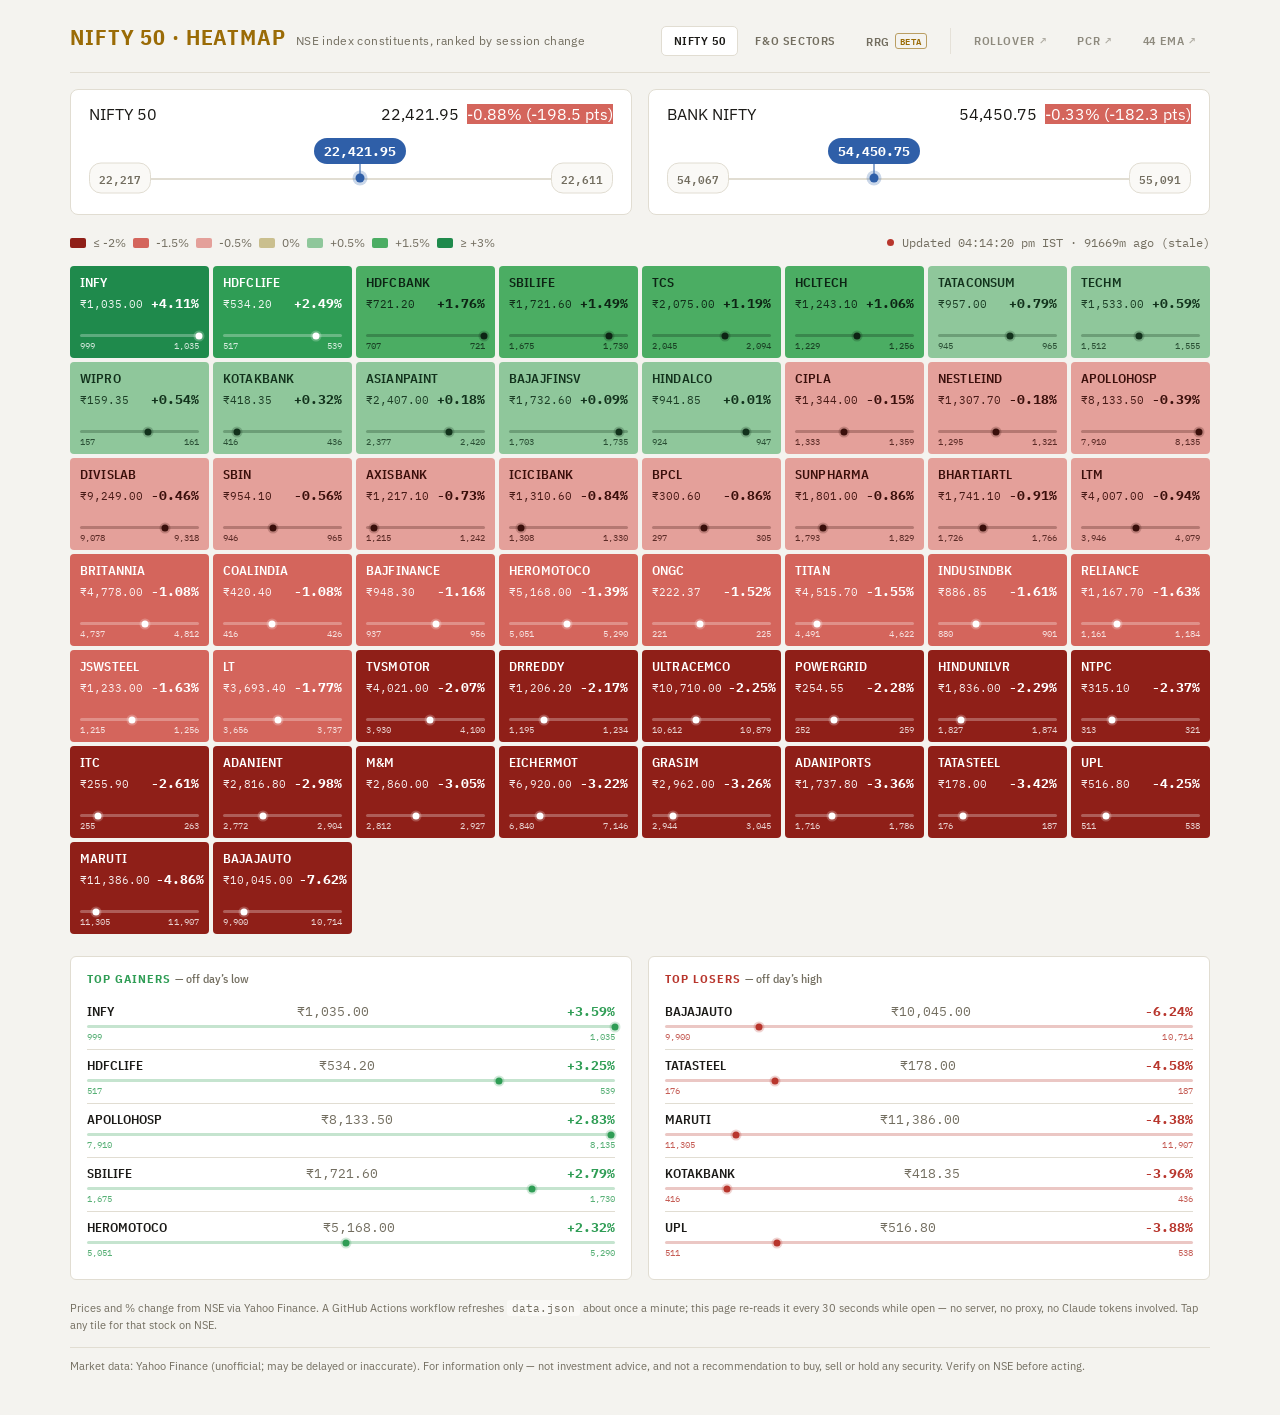
==== index.html @ 6f4757a9 "Add a not-investment-advice disclaimer to the board Every board the Android app can open now carries" ====
<!doctype html>
<html lang="en">
<head>
<meta charset="utf-8">
<meta name="viewport" content="width=device-width,initial-scale=1">
<title>Nifty 50 Heatmap</title>
<link rel="preconnect" href="https://fonts.gstatic.com" crossorigin>
<link rel="stylesheet" href="https://fonts.googleapis.com/css2?family=IBM+Plex+Sans+Condensed:wght@500;600;700&family=IBM+Plex+Sans:wght@400;500;600&family=IBM+Plex+Mono:wght@400;500;600;700&display=swap">
<link rel="stylesheet" href="assets/app.css?v=20261003b">
</head>
<body>
<div class="wrap">
  <div class="topbar">
    <div class="brand">
      <h1>Nifty 50 · Heatmap</h1>
      <span class="sub">NSE index constituents, ranked by session change</span>
    </div>
    <nav class="nav">
      <a href="index.html" class="active">Nifty 50</a>
      <a href="sectors.html">F&amp;O Sectors</a>
      <a href="rrg.html">RRG<span class="beta">Beta</span></a>
      <span class="nav-sep" aria-hidden="true"></span>
      <a href="../fno-rollover/" class="away">Rollover</a>
      <a href="../nifty-pcr-tracker/" class="away">PCR</a>
      <a href="../nifty-ema-board/" class="away">44 EMA</a>
    </nav>
  </div>

  <div class="indices-row" id="indicesRow"></div>

  <div class="meta-row">
    <div class="legend" id="legend"></div>
    <div class="status" id="statusTag"><span class="live-dot"></span><span id="statusText">Loading…</span></div>
  </div>

  <div class="grid" id="grid"></div>

  <div class="movers">
    <div class="mover-panel gainers">
      <h2>Top Gainers <span style="font-weight:500;text-transform:none;letter-spacing:0;color:var(--text-dim);">— off day&rsquo;s low</span></h2>
      <div id="gainersList"></div>
    </div>
    <div class="mover-panel losers">
      <h2>Top Losers <span style="font-weight:500;text-transform:none;letter-spacing:0;color:var(--text-dim);">— off day&rsquo;s high</span></h2>
      <div id="losersList"></div>
    </div>
  </div>

  <div class="footnote ca-note" id="caNote" hidden></div>
  <div class="footnote">
    Prices and % change from NSE via Yahoo Finance. A GitHub Actions workflow refreshes
    <code>data.json</code> about once a minute; this page re-reads it every 30 seconds while open —
    no server, no proxy, no Claude tokens involved. Tap any tile for that stock on NSE.
  </div>
  <div class="disclaimer">Market data: Yahoo Finance (unofficial; may be delayed or inaccurate). For information only &mdash; not investment advice, and not a recommendation to buy, sell or hold any security. Verify on NSE before acting.</div>
</div>

<script src="assets/app.js?v=20261003b"></script>
<script>
renderLegend('legend');
initBackToTop();

function render(data){
  const indices = data.indices || {};
  document.getElementById('indicesRow').innerHTML =
    indexCardHtml('NIFTY 50', indices.nifty) + indexCardHtml('BANK NIFTY', indices.banknifty);

  document.getElementById('grid').innerHTML = data.rows.map(tileHtml).join('');
  renderCaNote(data.rows);

  document.getElementById('gainersList').innerHTML = moversList(data.gainers, 'offLow');
  document.getElementById('losersList').innerHTML = moversList(data.losers, 'offHigh');
}

startPolling('data.json', render);
</script>
</body>
</html>
---- assets/app.css ----
/* Shared by index.html, sectors.html and rrg.html. Those pages load this file
   (and app.js) as ?v=YYYYMMDD - bump that in all three when either asset
   changes, or browsers and the Android app's WebView keep the old copy for up
   to GitHub Pages' 10-minute cache lifetime while the new HTML has arrived. */
:root{
    --bg:#f4f3ef;
    --panel:#ffffff;
    --panel-2:#faf9f6;
    --border:#e1ddd2;
    --text:#1b1a17;
    --text-dim:#726d5f;
    --accent:#9a6b06;

    --b-strong-gain:#1f8a4c; --b-strong-gain-tx:#ffffff;
    --b-gain-3:#2f9d55;      --b-gain-3-tx:#ffffff;
    --b-gain-2:#4bad63;      --b-gain-2-tx:#0d2414;
    --b-gain-1:#8fc79b;      --b-gain-1-tx:#12321c;
    --b-flat:#cabf8e;        --b-flat-tx:#2c2712;
    --b-loss-1:#e4a09a;      --b-loss-1-tx:#3a0f0b;
    --b-loss-2:#d4655c;      --b-loss-2-tx:#ffffff;
    --b-loss-3:#b8362d;      --b-loss-3-tx:#ffffff;
    --b-strong-loss:#8f1f18; --b-strong-loss-tx:#ffffff;
    --b-na:#d8d4c8;          --b-na-tx:#726d5f;

    --live-dot:#2f9d55;
    --info:#2f5fa8; --info-tx:#ffffff;
  }
  @media (prefers-color-scheme: dark){
    :root:not([data-theme="light"]){
      --bg:#0b0c0d; --panel:#141517; --panel-2:#191a1d; --border:#2a2c30;
      --text:#eceae4; --text-dim:#8b8a83; --accent:#e8b84a;
      --info:#4d84e2; --info-tx:#08122a;
      --b-strong-gain:#0e8a45; --b-strong-gain-tx:#eafff0;
      --b-gain-3:#159650;      --b-gain-3-tx:#eafff0;
      --b-gain-2:#238f52;      --b-gain-2-tx:#eafff0;
      --b-gain-1:#356b48;      --b-gain-1-tx:#dcf3e2;
      --b-flat:#5c5530;        --b-flat-tx:#f1ecd4;
      --b-loss-1:#6e2a26;      --b-loss-1-tx:#fce3e0;
      --b-loss-2:#8a231e;      --b-loss-2-tx:#fde5e3;
      --b-loss-3:#9c1912;      --b-loss-3-tx:#ffe6e4;
      --b-strong-loss:#7a120c; --b-strong-loss-tx:#ffe1de;
      --b-na:#232427;          --b-na-tx:#7a7972;
      --live-dot:#3ec46f;
    }
  }
  :root[data-theme="dark"]{
    --bg:#0b0c0d; --panel:#141517; --panel-2:#191a1d; --border:#2a2c30;
    --text:#eceae4; --text-dim:#8b8a83; --accent:#e8b84a;
    --b-strong-gain:#0e8a45; --b-strong-gain-tx:#eafff0;
    --b-gain-3:#159650;      --b-gain-3-tx:#eafff0;
    --b-gain-2:#238f52;      --b-gain-2-tx:#eafff0;
    --b-gain-1:#356b48;      --b-gain-1-tx:#dcf3e2;
    --b-flat:#5c5530;        --b-flat-tx:#f1ecd4;
    --b-loss-1:#6e2a26;      --b-loss-1-tx:#fce3e0;
    --b-loss-2:#8a231e;      --b-loss-2-tx:#fde5e3;
    --b-loss-3:#9c1912;      --b-loss-3-tx:#ffe6e4;
    --b-strong-loss:#7a120c; --b-strong-loss-tx:#ffe1de;
    --b-na:#232427;          --b-na-tx:#7a7972;
    --live-dot:#3ec46f;
    --info:#4d84e2; --info-tx:#08122a;
  }

  *{box-sizing:border-box;}
  /* a class with display:flex/grid beats the UA sheet's [hidden] rule */
  [hidden]{ display:none !important; }
  body{
    margin:0;
    background:var(--bg);
    color:var(--text);
    font-family:"IBM Plex Sans",system-ui,sans-serif;
    -webkit-font-smoothing:antialiased;
  }
  .wrap{ max-width:1180px; margin:0 auto; padding:22px 20px 40px; }

  .topbar{
    display:flex; align-items:baseline; justify-content:space-between;
    flex-wrap:wrap; gap:10px 24px; padding-bottom:16px;
    border-bottom:1px solid var(--border); margin-bottom:16px;
  }
  .brand{ display:flex; align-items:baseline; gap:10px; }
  .brand h1{
    font-family:"IBM Plex Sans Condensed",sans-serif; font-weight:700;
    font-size:22px; letter-spacing:0.04em; text-transform:uppercase;
    color:var(--accent); margin:0;
  }
  .brand .sub{ font-size:12px; color:var(--text-dim); letter-spacing:0.03em; }
  .index-readout{
    display:flex; align-items:baseline; gap:10px;
    font-family:"IBM Plex Mono",monospace; font-variant-numeric:tabular-nums;
  }
  .index-readout .idx-name{
    font-family:"IBM Plex Sans Condensed",sans-serif; font-weight:600;
    font-size:13px; color:var(--text-dim); letter-spacing:0.05em; text-transform:uppercase;
  }
  .index-readout .idx-price{ font-size:20px; font-weight:600; }
  .index-readout .idx-delta{ font-size:14px; font-weight:600; padding:2px 8px; border-radius:3px; }
  .idx-delta.up{ background:var(--b-gain-2); color:var(--b-gain-2-tx); }
  .idx-delta.down{ background:var(--b-loss-2); color:var(--b-loss-2-tx); }

  /* ── Index range cards ─────────────────────────── */
  .indices-row{
    display:grid; grid-template-columns:1fr 1fr; gap:16px;
    margin-bottom:20px;
  }
  @media (max-width:560px){ .indices-row{ grid-template-columns:1fr; } }
  .index-card{
    background:var(--panel); border:1px solid var(--border);
    border-radius:8px; padding:14px 18px 18px;
  }
  .index-card-head{
    display:flex; flex-wrap:wrap; align-items:baseline;
    gap:4px 12px; margin-bottom:14px;
  }
  .index-card-head .idx-name{ flex:1 1 auto; }
  .index-card-head .idx-figures{
    display:flex; align-items:baseline; gap:8px; flex-wrap:nowrap;
  }
  .idx-price{ white-space:nowrap; }
  .idx-delta{ white-space:nowrap; }
  .range-visual{ position:relative; height:58px; }
  .range-visual .track-line{
    position:absolute; top:40px; left:44px; right:44px; height:2px;
    background:var(--border);
  }
  .range-visual .end-pill{
    position:absolute; top:40px; transform:translateY(-50%);
    font-family:"IBM Plex Mono",monospace; font-size:11px; font-weight:600;
    padding:5px 9px; border-radius:12px; white-space:nowrap;
    background:var(--panel-2); color:var(--text-dim); border:1px solid var(--border);
    font-variant-numeric:tabular-nums;
  }
  .range-visual .end-pill.low{ left:0; }
  .range-visual .end-pill.high{ right:0; }
  .range-visual .cur-dot{
    position:absolute; top:40px; width:9px; height:9px; border-radius:50%;
    background:var(--info); transform:translate(-50%,-50%);
    box-shadow:0 0 0 3px color-mix(in srgb, var(--info) 25%, transparent);
  }
  .range-visual .cur-stem{
    position:absolute; top:24px; width:2px; height:16px;
    background:var(--info); transform:translateX(-50%); opacity:0.55;
  }
  .range-visual .cur-pill{
    position:absolute; top:0; transform:translateX(-50%);
    background:var(--info); color:var(--info-tx); font-weight:700; font-size:12.5px;
    padding:5px 10px; border-radius:14px; white-space:nowrap;
    font-family:"IBM Plex Mono",monospace; font-variant-numeric:tabular-nums;
  }

  .meta-row{
    display:flex; justify-content:space-between; align-items:center;
    flex-wrap:wrap; gap:8px 20px; margin-bottom:16px;
    font-size:11.5px; color:var(--text-dim);
  }
  .status{ display:flex; align-items:center; gap:8px; font-family:"IBM Plex Mono",monospace; }
  .live-dot{
    width:7px; height:7px; border-radius:50%; background:var(--live-dot);
    box-shadow:0 0 0 0 var(--live-dot);
    animation:pulse 2s infinite;
  }
  @media (prefers-reduced-motion:reduce){ .live-dot{ animation:none; } }
  @keyframes pulse{
    0%{ box-shadow:0 0 0 0 color-mix(in srgb, var(--live-dot) 55%, transparent); }
    70%{ box-shadow:0 0 0 6px transparent; }
    100%{ box-shadow:0 0 0 0 transparent; }
  }
  .status.stale .live-dot{ background:var(--b-loss-3); animation:none; }
  /* amber = the scheduled rebuild has not run when it should have.
     Distinct from .stale (red, the feed is unreachable): the data here
     is readable and correct as of its own date, it is just not today's. */
  .status.overdue .live-dot{ background:var(--q-weak); animation:none; }
  .status.overdue #statusText{ color:var(--q-weak); }
  .legend{ display:flex; align-items:center; gap:6px 5px; flex-wrap:wrap; }
  .legend .chip{ width:16px; height:10px; border-radius:2px; }
  .legend span.lbl{ margin:0 2px; }

  .grid{
    display:grid; grid-template-columns:repeat(auto-fill,minmax(128px,1fr));
    gap:4px; margin-bottom:22px;
  }
  .tile{
    border-radius:4px; padding:8px 10px 7px; min-height:92px;
    display:flex; flex-direction:column; gap:5px;
    transition:transform .12s ease, box-shadow .12s ease, background-color .4s ease;
    color:inherit; text-decoration:none; cursor:pointer;
  }
  .tile:hover{ transform:translateY(-2px); box-shadow:0 4px 14px color-mix(in srgb, currentColor 22%, transparent); }
  .tile:focus-visible{ outline:2px solid var(--info); outline-offset:2px; }
  .tile .name{ font-family:"IBM Plex Sans Condensed",sans-serif; font-weight:600; font-size:12.5px; letter-spacing:0.01em; }
  .tile .figures{ display:flex; align-items:baseline; justify-content:space-between; gap:6px; }
  .tile .price{ font-family:"IBM Plex Mono",monospace; font-size:11px; font-variant-numeric:tabular-nums; opacity:0.92; }
  .tile .pct{ font-family:"IBM Plex Mono",monospace; font-weight:700; font-size:12.5px; font-variant-numeric:tabular-nums; }

  .day-range{ margin-top:auto; }
  .day-range .track{
    position:relative; height:3px; border-radius:2px;
    background:color-mix(in srgb, currentColor 28%, transparent);
  }
  .day-range .dot{
    position:absolute; top:50%; width:7px; height:7px; border-radius:50%;
    background:currentColor; transform:translate(-50%,-50%);
    box-shadow:0 0 0 2px color-mix(in srgb, currentColor 22%, transparent);
  }
  .day-range .labels{
    display:flex; justify-content:space-between; margin-top:3px;
    font-family:"IBM Plex Mono",monospace; font-size:8.5px;
    font-variant-numeric:tabular-nums; opacity:0.8; letter-spacing:0.01em;
  }

  .b-strong-gain{ background:var(--b-strong-gain); color:var(--b-strong-gain-tx); }
  .b-gain-3{ background:var(--b-gain-3); color:var(--b-gain-3-tx); }
  .b-gain-2{ background:var(--b-gain-2); color:var(--b-gain-2-tx); }
  .b-gain-1{ background:var(--b-gain-1); color:var(--b-gain-1-tx); }
  .b-flat{ background:var(--b-flat); color:var(--b-flat-tx); }
  .b-loss-1{ background:var(--b-loss-1); color:var(--b-loss-1-tx); }
  .b-loss-2{ background:var(--b-loss-2); color:var(--b-loss-2-tx); }
  .b-loss-3{ background:var(--b-loss-3); color:var(--b-loss-3-tx); }
  .b-strong-loss{ background:var(--b-strong-loss); color:var(--b-strong-loss-tx); }
  .b-na{ background:var(--b-na); color:var(--b-na-tx); }

  .movers{ display:grid; grid-template-columns:1fr 1fr; gap:16px; }
  @media (max-width:520px){ .movers{ grid-template-columns:1fr; } }
  .mover-panel{ background:var(--panel); border:1px solid var(--border); border-radius:6px; padding:14px 16px; }
  .mover-panel h2{
    font-family:"IBM Plex Sans Condensed",sans-serif; font-size:12px; font-weight:700;
    letter-spacing:0.08em; text-transform:uppercase; margin:0 0 10px;
  }
  .mover-panel.gainers h2{ color:var(--b-gain-3); }
  .mover-panel.losers h2{ color:var(--b-loss-3); }
  .mover-row{
    padding:7px 0; border-bottom:1px solid var(--border);
    font-family:"IBM Plex Mono",monospace; font-size:12.5px; font-variant-numeric:tabular-nums;
  }
  .mover-row:last-child{ border-bottom:none; }
  .mover-top{ display:flex; justify-content:space-between; align-items:baseline; margin-bottom:5px; }
  .mover-row .m-name{ font-family:"IBM Plex Sans Condensed",sans-serif; font-weight:600; font-size:13px; color:var(--text); }
  .mover-row .m-price{ color:var(--text-dim); }
  .mover-row .m-pct{ font-weight:700; min-width:64px; text-align:right; }
  .gainers .m-pct{ color:var(--b-gain-3); }
  .losers .m-pct{ color:var(--b-loss-3); }
  .gainers .day-range{ color:var(--b-gain-3); }
  .losers .day-range{ color:var(--b-loss-3); }
  .mover-row .day-range{ margin-top:0; }

  .footnote{ margin-top:20px; font-size:11px; color:var(--text-dim); line-height:1.5; }
  /* Same sentence on every board (and the sibling boards inline), so the app
     carries it whichever board is open. */
  .disclaimer{ margin-top:14px; padding-top:10px; border-top:1px solid var(--border);
               font-size:11px; color:var(--text-dim); line-height:1.5; }
  .footnote code{ font-family:"IBM Plex Mono",monospace; background:var(--panel-2); padding:1px 5px; border-radius:3px; }

/* ── Page nav ───────────────────────────────────────── */
.nav{ display:flex; gap:4px; flex-wrap:wrap; }
.nav a{
  font-family:"IBM Plex Sans Condensed",sans-serif; font-size:12px; font-weight:600;
  letter-spacing:0.05em; text-transform:uppercase; text-decoration:none;
  padding:6px 12px; border-radius:5px; color:var(--text-dim);
  border:1px solid transparent;
}
.nav a:hover{ color:var(--text); }
.nav a.active{ background:var(--panel); border-color:var(--border); color:var(--text); }
.nav a:focus-visible{ outline:2px solid var(--info); outline-offset:2px; }
/* The first three links are pages of THIS board; the rest are separate
   projects on the same origin. They are marked apart rather than merged in,
   because a nav that mixes "switch view" with "leave for another app" makes
   the back button the only way to tell what just happened. Never .active -
   these pages cannot be the current one. */
.nav .nav-sep{ width:1px; align-self:stretch; margin:2px 6px;
               background:var(--border); opacity:0.8; }
.nav a.away{ color:var(--text-dim); opacity:0.78; }
.nav a.away::after{ content:"\2197"; font-size:10px; margin-left:4px;
                    vertical-align:1px; opacity:0.7; }
.nav a.away:hover{ color:var(--text); opacity:1; }
@media (max-width:640px){ .nav .nav-sep{ display:none; } }
/* Beta marker - the RRG board is still being validated, so it is labelled
   wherever it is linked (here, the page heading, and the sibling boards'
   navs) rather than only on its own page. */
.beta{
  display:inline-block; margin-left:5px; padding:0 4px; border-radius:3px;
  font-family:"IBM Plex Mono",monospace; font-size:9px; font-weight:600;
  letter-spacing:0.06em; line-height:14px; vertical-align:1px;
  color:var(--accent); border:1px solid color-mix(in srgb, var(--accent) 55%, var(--border));
  text-transform:uppercase;
}
.brand h1 .beta{ font-size:10px; vertical-align:4px; }

/* ── Sector summary list (one sector per row) ───────── */
.sector-strip{ display:flex; flex-direction:column; gap:3px; margin-bottom:22px; }
.sector-row{
  display:grid;
  grid-template-columns:minmax(140px,200px) 62px minmax(150px,1fr) minmax(200px,225px);
  align-items:center; gap:14px;
  padding:5px 9px; border-radius:5px; text-decoration:none; color:inherit;
  background:var(--panel); border:1px solid var(--border);
  transition:border-color .12s ease;
}
.sector-row:hover{ border-color:color-mix(in srgb, var(--info) 55%, var(--border)); }
.sector-row:focus-visible{ outline:2px solid var(--info); outline-offset:2px; }
.sector-row .nm{
  font-family:"IBM Plex Sans Condensed",sans-serif; font-weight:600; font-size:12px;
  letter-spacing:0.02em; color:var(--text);
}
.sector-row .vl{
  font-family:"IBM Plex Mono",monospace; font-weight:700; font-size:11px;
  font-variant-numeric:tabular-nums; text-align:center;
  padding:3px 0; border-radius:3px;
}

/* inline day-range for the sectoral index */
.idx-range{ display:flex; align-items:center; gap:8px; min-width:0; }
.idx-range .lo, .idx-range .hi{
  font-family:"IBM Plex Mono",monospace; font-size:9.5px; color:var(--text-dim);
  font-variant-numeric:tabular-nums; white-space:nowrap;
}
.idx-range .bar{
  position:relative; flex:1; height:3px; border-radius:2px; background:var(--border);
  min-width:60px;
}
.idx-range .dot{
  position:absolute; top:50%; width:8px; height:8px; border-radius:50%;
  background:var(--info); transform:translate(-50%,-50%);
  box-shadow:0 0 0 2px color-mix(in srgb, var(--info) 25%, transparent);
}
.idx-meta{
  display:flex; align-items:baseline; justify-content:flex-end; gap:7px;
  font-family:"IBM Plex Mono",monospace; font-variant-numeric:tabular-nums;
  white-space:nowrap; min-width:0; overflow:hidden;
}
.idx-meta .lbl{
  font-family:"IBM Plex Sans Condensed",sans-serif; font-size:9.5px;
  color:var(--text-dim); letter-spacing:0.03em; text-transform:uppercase;
  overflow:hidden; text-overflow:ellipsis; min-width:0;
}
.idx-meta .px{ font-size:11px; font-weight:600; }
.idx-meta .pc{ font-size:11px; font-weight:700; }
.idx-meta .pc.up{ color:var(--b-gain-3); }
.idx-meta .pc.down{ color:var(--b-loss-3); }
/* constituent-derived fallback range: muted + dashed, never reads as an index */
.idx-range.synth .bar{
  background:transparent;
  border-top:2px dashed color-mix(in srgb, var(--text-dim) 55%, transparent);
  height:0;
}
.idx-range.synth .dot{
  background:var(--text-dim); box-shadow:0 0 0 2px color-mix(in srgb, var(--text-dim) 22%, transparent);
  width:7px; height:7px;
}
.idx-range.synth .lo, .idx-range.synth .hi{ opacity:0.75; }
.idx-none{
  font-size:10px; color:var(--text-dim); font-style:italic;
  text-align:right; line-height:1.35;
}
.idx-none .sub2{ font-size:9px; opacity:0.75; font-style:normal; }
@media (max-width:720px){
  .sector-row{ grid-template-columns:1fr 62px; gap:6px 10px; }
  .sector-row .idx-range{ grid-column:1 / -1; }
  .sector-row .idx-meta{ grid-column:1 / -1; justify-content:flex-start; }
  .idx-none{ grid-column:1 / -1; }
}

/* ── Sector blocks ──────────────────────────────────── */
.sector-block{ margin-bottom:18px; scroll-margin-top:12px; }
.sector-head{
  display:flex; align-items:baseline; gap:10px; flex-wrap:wrap;
  margin-bottom:7px; padding-bottom:6px; border-bottom:1px solid var(--border);
}
.sector-head h2{
  font-family:"IBM Plex Sans Condensed",sans-serif; font-size:14px; font-weight:700;
  letter-spacing:0.05em; text-transform:uppercase; margin:0; color:var(--text);
}
.sector-head .n{ font-family:"IBM Plex Mono",monospace; font-size:11px; color:var(--text-dim); }
.sector-head .avg{
  font-family:"IBM Plex Mono",monospace; font-weight:700; font-size:12px;
  padding:2px 8px; border-radius:3px; font-variant-numeric:tabular-nums;
}
.sector-head .breadth{
  margin-left:auto; display:flex; align-items:center; gap:7px;
  font-family:"IBM Plex Mono",monospace; font-size:10.5px; color:var(--text-dim);
  font-variant-numeric:tabular-nums;
}
.breadth-bar{
  width:74px; height:5px; border-radius:3px; overflow:hidden;
  display:flex; background:var(--b-na);
}
.breadth-bar .up{ background:var(--b-gain-3); }
.breadth-bar .down{ background:var(--b-loss-3); }
.sector-block .grid{ margin-bottom:0; }

/* ── Sort controls ──────────────────────────────────── */
.controls{ display:flex; align-items:center; gap:6px; flex-wrap:wrap; }
.controls .lbl{ font-size:11px; color:var(--text-dim); }
.controls button{
  font-family:"IBM Plex Sans Condensed",sans-serif; font-size:11px; font-weight:600;
  letter-spacing:0.04em; text-transform:uppercase;
  padding:5px 10px; border-radius:5px; cursor:pointer;
  border:1px solid var(--border); background:var(--panel); color:var(--text-dim);
}
.controls button:hover{ color:var(--text); }
.controls button.active{ color:var(--text); border-color:var(--info); }
.controls button:focus-visible{ outline:2px solid var(--info); outline-offset:2px; }

/* ── Pinned index groups (NIFTY 50 / BANK NIFTY) ────── */
.sector-row.pinned{
  border-color:color-mix(in srgb, var(--accent) 45%, var(--border));
  background:color-mix(in srgb, var(--accent) 7%, var(--panel));
}
.sector-row.pinned .nm{ color:var(--accent); letter-spacing:0.05em; }
.sector-block.pinned .sector-head{
  border-bottom-color:color-mix(in srgb, var(--accent) 45%, var(--border));
}
.sector-block.pinned .sector-head h2{ color:var(--accent); }

/* ── Floating back-to-top ───────────────────────────── */
.to-top{
  position:fixed; top:14px; right:16px; z-index:50;
  display:inline-flex; align-items:center; gap:5px;
  font-family:"IBM Plex Sans Condensed",sans-serif; font-size:11.5px; font-weight:700;
  letter-spacing:0.06em; text-transform:uppercase;
  padding:7px 13px; border-radius:20px; cursor:pointer;
  /* fully opaque: this floats over saturated red/green tiles */
  color:var(--text); background:var(--panel);
  border:1px solid color-mix(in srgb, var(--accent) 55%, var(--border));
  box-shadow:0 2px 10px rgba(0,0,0,0.45);
  opacity:0; visibility:hidden; transform:translateY(-6px);
  transition:opacity .16s ease, transform .16s ease, visibility .16s;
}
.to-top.visible{ opacity:1; visibility:visible; transform:translateY(0); }
.to-top:hover{ border-color:var(--accent); color:var(--accent); }
.to-top:focus-visible{ outline:2px solid var(--info); outline-offset:2px; }
.to-top span{ font-size:13px; line-height:1; }
@media (prefers-reduced-motion:reduce){ .to-top{ transition:none; } }

/* Cash-only names (no F&O contracts): same colour and label as any other tile,
   with a dashed inset rule. outline (not border) so the tile grid stays aligned. */
.tile.cash-only{
  outline:1px dashed color-mix(in srgb, currentColor 42%, transparent);
  outline-offset:-4px;
}

/* ── Relative Rotation Graph ─────────────────────────── */
:root{
  --q-lead:#2f9d55; --q-weak:#c9a227; --q-lag:#b8362d; --q-imp:#2f5fa8;
  --q-fill:0.10;
}
@media (prefers-color-scheme: dark){
  :root:not([data-theme="light"]){
    --q-lead:#3ec46f; --q-weak:#d8b53c; --q-lag:#d4564a; --q-imp:#4d84e2;
    --q-fill:0.13;
  }
}
:root[data-theme="dark"]{
  --q-lead:#3ec46f; --q-weak:#d8b53c; --q-lag:#d4564a; --q-imp:#4d84e2;
  --q-fill:0.13;
}

.rrg-wrap{
  position:relative; background:var(--panel); border:1px solid var(--border);
  border-radius:8px; padding:6px; margin-bottom:14px;
}
#chart{ display:block; width:100%; height:auto; }

#chart .q-lead{ fill:var(--q-lead); fill-opacity:var(--q-fill); }
#chart .q-weak{ fill:var(--q-weak); fill-opacity:var(--q-fill); }
#chart .q-lag { fill:var(--q-lag);  fill-opacity:var(--q-fill); }
#chart .q-imp { fill:var(--q-imp);  fill-opacity:var(--q-fill); }

#chart .grid{ stroke:var(--border); stroke-width:1; opacity:0.5; }
#chart .cross{ stroke:var(--text-dim); stroke-width:1.4; opacity:0.75; }
#chart .tick, #chart .axis, #chart .qlabel, #chart .plabel{
  font-family:"IBM Plex Mono",monospace; fill:var(--text-dim);
}
#chart .tick{ font-size:10px; font-variant-numeric:tabular-nums; }
#chart .axis{ font-size:11px; letter-spacing:0.04em; }
#chart .qlabel{
  font-family:"IBM Plex Sans Condensed",sans-serif; font-size:12px; font-weight:700;
  letter-spacing:0.08em; text-transform:uppercase; opacity:0.75;
}
#chart .plabel{
  font-family:"IBM Plex Sans Condensed",sans-serif; font-size:10.5px;
  font-weight:600; fill:var(--text); paint-order:stroke;
  stroke:var(--panel); stroke-width:3px; stroke-linejoin:round;
}
#chart .trail{ fill:none; stroke-width:1.6; opacity:0.55; }
#chart .trail.q-lead{ stroke:var(--q-lead); } #chart .trail.q-weak{ stroke:var(--q-weak); }
#chart .trail.q-lag { stroke:var(--q-lag);  } #chart .trail.q-imp { stroke:var(--q-imp);  }
#chart .dot-s{ opacity:0.5; }
#chart .dot-s.q-lead,#chart .dot.q-lead{ fill:var(--q-lead); }
#chart .dot-s.q-weak,#chart .dot.q-weak{ fill:var(--q-weak); }
#chart .dot-s.q-lag, #chart .dot.q-lag { fill:var(--q-lag);  }
#chart .dot-s.q-imp, #chart .dot.q-imp { fill:var(--q-imp);  }
#chart .dot{ stroke:var(--panel); stroke-width:1.5; cursor:pointer; }
#chart .dot.cash{ stroke-dasharray:2 2; stroke:var(--text-dim); stroke-width:1.6; }
#chart .dot:hover{ stroke:var(--text); }
#chart .dot:focus-visible{ outline:2px solid var(--info); }

.rrg-tip{
  position:absolute; pointer-events:none; z-index:5; max-width:220px;
  background:var(--panel-2); border:1px solid var(--border); border-radius:6px;
  padding:7px 10px; font-size:11.5px; line-height:1.5; color:var(--text);
  box-shadow:0 4px 16px rgba(0,0,0,0.35);
}
.rrg-tip .dim{ color:var(--text-dim); }
.rrg-tip .q{ font-weight:700; }
.rrg-tip .q.q-lead{ color:var(--q-lead); } .rrg-tip .q.q-weak{ color:var(--q-weak); }
.rrg-tip .q.q-lag { color:var(--q-lag);  } .rrg-tip .q.q-imp { color:var(--q-imp);  }

.quad-legend{ display:flex; flex-wrap:wrap; gap:6px 18px; margin-bottom:16px; font-size:11.5px; color:var(--text-dim); }
.quad-key{ display:inline-flex; align-items:center; gap:6px; }
.quad-key .sw{ width:12px; height:12px; border-radius:3px; }
.quad-key .sw.q-lead{ background:var(--q-lead); } .quad-key .sw.q-weak{ background:var(--q-weak); }
.quad-key .sw.q-lag { background:var(--q-lag);  } .quad-key .sw.q-imp { background:var(--q-imp);  }
.quad-key em{ font-style:normal; opacity:0.72; }

.controls select{
  font-family:"IBM Plex Sans Condensed",sans-serif; font-size:11.5px; font-weight:600;
  padding:5px 8px; border-radius:5px; border:1px solid var(--border);
  background:var(--panel); color:var(--text); cursor:pointer;
}
.controls select:focus-visible{ outline:2px solid var(--info); outline-offset:2px; }

/* ── RRG 3D view ─────────────────────────────────────────────────────────
   Volatility is the depth axis. Size is driven by volatility itself rather
   than by perspective alone, so the reading survives rotation; the inverse
   opacity is what keeps the big front spheres from hiding the small ones. */
/* In 3D the whole canvas is a drag surface, so nothing inside it may swallow
   the gesture: starting a drag on a label used to select text instead of
   rotating the globe. */
#chart.d3{ cursor:grab; touch-action:none; user-select:none; -webkit-user-select:none; }
/* NOTHING decorative takes a pointer, in EITHER plot. Only .sph (3D) and
   .dot (2D) are targets. These were .d3-scoped, and the 2D board had the
   same fault in a quieter form: measured by elementFromPoint over every
   dot centre, a text.plabel sat on Information Technology's own dot and a
   polyline.trail sat on TCS's, so those two could not be hovered at all.
   In 3D it was worse - the quadrant faces are painted OVER the bubbles,
   so a click on a bubble's centre had target polygon.quad-face. */
/* the * that marks a NAME whose history was repaired - never a value */
.adj-star{ color:var(--q-weak); font-weight:700; margin-left:2px; }
#chart text{ pointer-events:none; }
#chart .globe, #chart .ind-thread, #chart .trail, #chart .stem,
#chart .dot-s, #chart .quad-face, #chart .globe-body,
#chart .grid, #chart .cross{ pointer-events:none; }
#chart.d3:active{ cursor:grabbing; }
#chart .box{ stroke:var(--border); stroke-width:1; opacity:0.55; fill:none; }
#chart .cross.zax{ stroke-dasharray:4 3; opacity:0.55; }
#chart .vtick{ fill:var(--text-dim); }
#chart .stem{ stroke-width:1; opacity:0.38; }
#chart .stem.q-lead{ stroke:var(--q-lead); } #chart .stem.q-weak{ stroke:var(--q-weak); }
#chart .stem.q-lag { stroke:var(--q-lag);  } #chart .stem.q-imp { stroke:var(--q-imp);  }
#chart .shadow{ fill:var(--text-dim); opacity:0.3; }
#chart .sph{ stroke:var(--panel); stroke-width:1; cursor:pointer; }
#chart .sph.cash{ stroke:var(--text-dim); stroke-width:1.4; stroke-dasharray:3 3; }
#chart .sph:hover{ stroke:var(--text); stroke-width:1.6; }
#chart .sph:focus-visible{ outline:2px solid var(--info); }
.quad-key .sz{ border-radius:50%; background:var(--text-dim); }
.quad-key .sz-lo{ width:8px;  height:8px;  opacity:0.95; }
.quad-key .sz-hi{ width:17px; height:17px; opacity:0.36; }
#chart .trail.t3{ stroke-width:1.1; opacity:0.22; }
#chart .plabel.halo{ paint-order:stroke; stroke:var(--panel); stroke-width:3px; stroke-linejoin:round; }
#chart .tick.halo, #chart .axis.halo{ paint-order:stroke; stroke:var(--panel); stroke-width:3px; stroke-linejoin:round; }

/* Ex-corporate-action tile: the label has to be unmissable, because the
   number next to it would otherwise read as a crash. */
.tile.ex-ca{ outline:1px dashed var(--info); outline-offset:-1px; }
.ca-tag{
  margin-top:3px; font-size:9px; font-weight:700; letter-spacing:0.04em;
  text-transform:uppercase; color:var(--info); opacity:0.95;
}
.ca-tag.na{ color:var(--text-dim); }
.ca-note{ border-left:2px solid var(--info); padding-left:10px; margin-bottom:14px; }

/* Keep a control label with its own buttons when the bar wraps. Without this
   the row breaks mid-group and a toggle lands alone on the next line, where
   it reads as unrelated - which is exactly how the 3D toggle got missed. */
.ctl-group{ display:inline-flex; align-items:center; gap:6px; flex-wrap:nowrap; }
.controls{ gap:6px 14px; }

/* RRG globe frame + industry threads */
#chart .globe{ fill:none; stroke:var(--border); stroke-width:1; opacity:0.7; }
#chart .globe.faint{ opacity:0.18; }
#chart .origin{ fill:var(--text-dim); opacity:0.8; }
#chart .ind-thread{ fill:none; stroke-width:2.4; opacity:0.85; stroke-linejoin:round; stroke-linecap:round; }
.ind-key{ display:inline-flex; align-items:center; gap:6px; }
.ind-key .sw{ width:16px; height:3px; border-radius:2px; }
#chart.d3 .trail.t3{ opacity:0.30; }
/* the clicked one, not just its group - full weight, and a dot per period
   so the pace of the rotation reads as well as its direction */
#chart .trail.t3.pick{ stroke-width:2.4; }
#chart.d3 .trail.t3.pick{ opacity:0.95; }
#chart.d3 .trail.t3.pick.far{ opacity:0.30; }
#chart.d3 .dot-s.t3{ opacity:0.85; }
#chart.d3 .dot-s.t3.far{ opacity:0.25; }

/* The two great circles that mean something - equator = RS-Momentum 100,
   prime meridian = RS-Ratio 100 - are drawn harder than the guide lines,
   because together they are what divides the globe into the four quadrants. */
#chart .globe.divider{ opacity:0.9; stroke:var(--text-dim); stroke-width:1.3; }
#chart .qlabel.q-lead{ fill:var(--q-lead); } #chart .qlabel.q-weak{ fill:var(--q-weak); }
#chart .qlabel.q-lag { fill:var(--q-lag);  } #chart .qlabel.q-imp { fill:var(--q-imp);  }
#chart .qlabel{ font-size:12px; font-weight:700; letter-spacing:0.12em; opacity:1; }
#chart .qlabel.halo{ paint-order:stroke; stroke:var(--panel); stroke-width:3.5px; stroke-linejoin:round; }

/* ── the globe's solid body ──────────────────────────────────────────────
   A wireframe sphere is transparent, so the far half shows straight through
   and both halves of every quadrant overlap - which is what made the map hard
   to read. The body occludes it; the four tinted faces make the occluder
   carry meaning, so the separation between quadrants is what does the hiding.
   Far-side content is dimmed rather than dropped, so nothing pops in and out
   as the globe turns. */
#chart .globe-body{ fill:var(--bg); fill-opacity:0.82; stroke:none; }
#chart .quad-face{ stroke:none; fill-opacity:0.16; }
#chart .quad-face.q-lead{ fill:var(--q-lead); } #chart .quad-face.q-weak{ fill:var(--q-weak); }
#chart .quad-face.q-lag { fill:var(--q-lag);  } #chart .quad-face.q-imp { fill:var(--q-imp);  }
#chart .globe.equator{ opacity:1; stroke:var(--text); stroke-width:1.6; }
#chart .globe.meridian{ opacity:0.85; stroke:var(--text-dim); stroke-width:1.4; }
#chart .globe.far, #chart .qlabel.far, #chart .ind-thread.far{ opacity:0.16; }
#chart .sph.far{ opacity:0.3; }
#chart .trail.far{ opacity:0.05; }
#chart .glabel{ font-size:9.5px; letter-spacing:0.08em; fill:var(--text-dim); }
#chart .glabel.eq{ fill:var(--text); }

/* Click-to-isolate: the unchosen names stay present but recede, so the globe
   keeps its shape and you can still see where the industry sits relative to
   everything else - dropping them entirely would lose that context. */
#chart .sph.muted{ opacity:0.22; }   /* faded, but still legible as context */
#chart .plabel.muted{ opacity:0.12; }
#chart .sph.picked{ stroke:var(--text); stroke-width:2.2; }
#chart.d3{ cursor:grab; }
#chart.d3 .sph{ cursor:pointer; }

/* The dome's rim - the edge of the hemisphere the data lives on. Drawn as
   firmly as the two quadrant dividers, because it is the boundary of the
   whole figure. */
#chart .globe.rim{ opacity:0.7; stroke:var(--text-dim); stroke-width:1.3; }
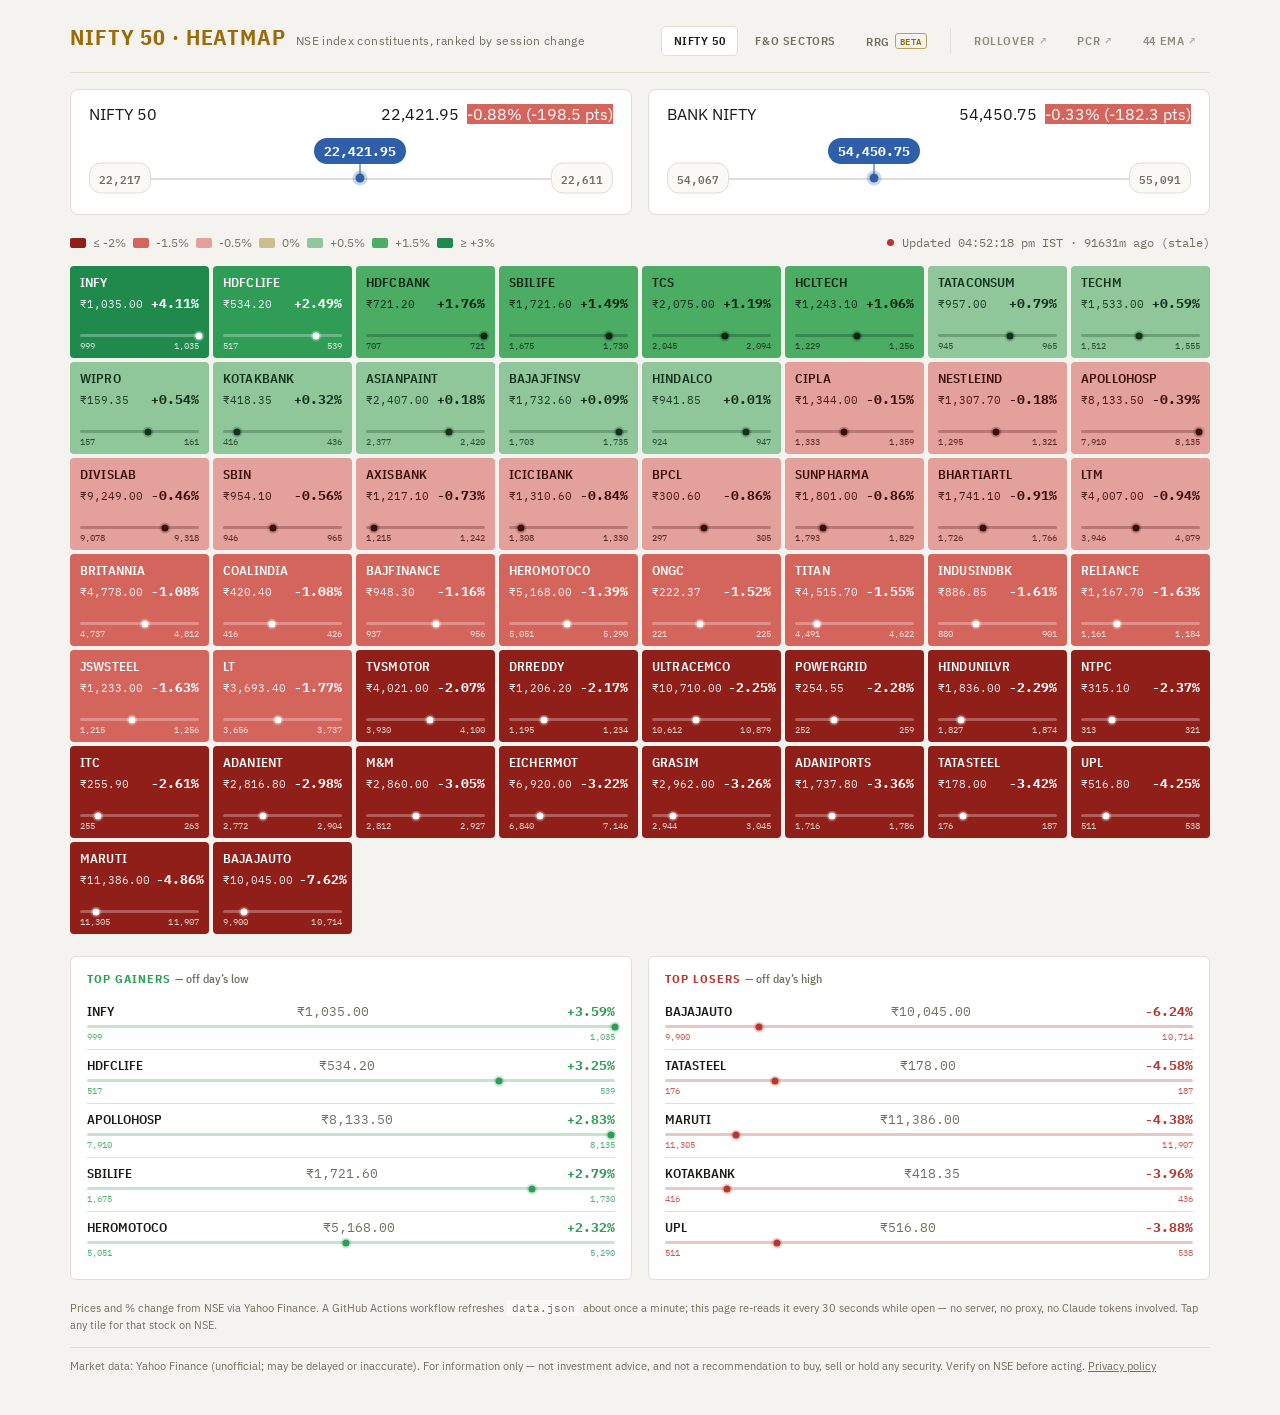
==== commit c8db29b7: "Add a privacy policy page for the Play listing, linked from each board States what is true today: no" ====
--- a/index.html
+++ b/index.html
@@ -52,7 +52,7 @@
     <code>data.json</code> about once a minute; this page re-reads it every 30 seconds while open —
     no server, no proxy, no Claude tokens involved. Tap any tile for that stock on NSE.
   </div>
-  <div class="disclaimer">Market data: Yahoo Finance (unofficial; may be delayed or inaccurate). For information only &mdash; not investment advice, and not a recommendation to buy, sell or hold any security. Verify on NSE before acting.</div>
+  <div class="disclaimer">Market data: Yahoo Finance (unofficial; may be delayed or inaccurate). For information only &mdash; not investment advice, and not a recommendation to buy, sell or hold any security. Verify on NSE before acting. <a href="privacy.html" style="color:inherit">Privacy policy</a></div>
 </div>
 
 <script src="assets/app.js?v=20261003b"></script>
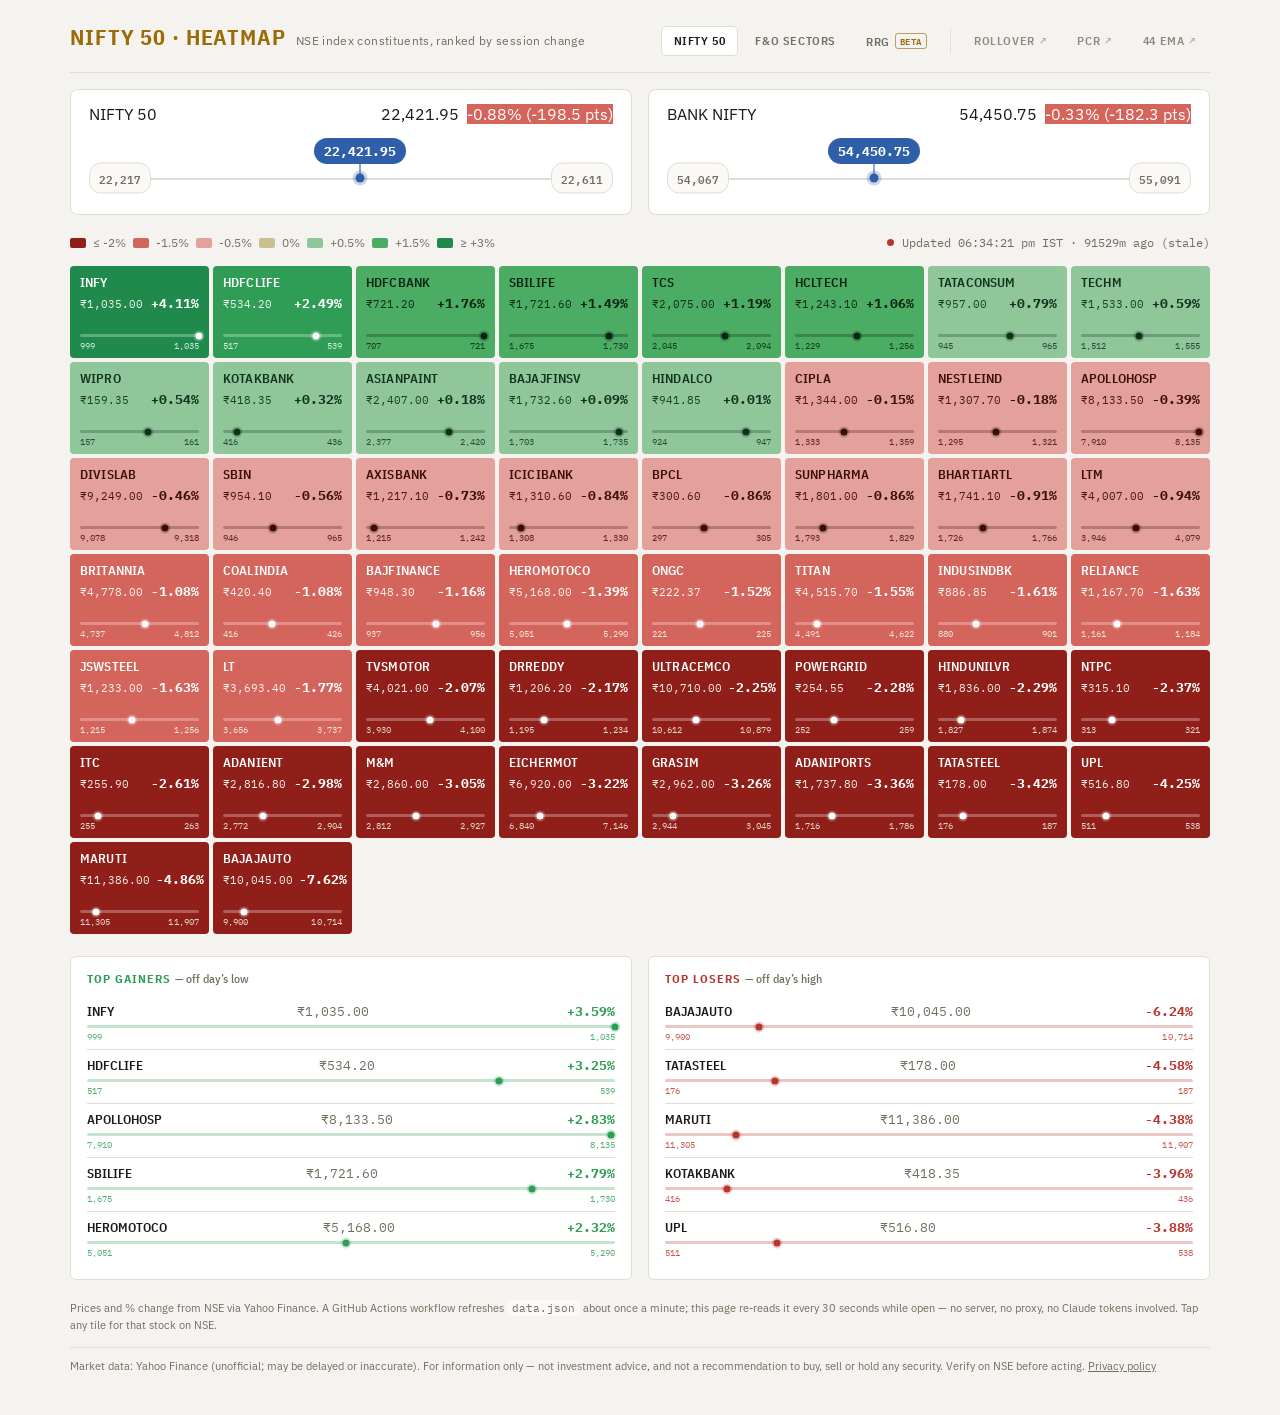
==== commit 0fe10a24: "RRG: lay the chart out for the screen it is on (phone layout) On a 412dp phone the fixed 1000x620 SV" ====
--- a/index.html
+++ b/index.html
@@ -6,7 +6,7 @@
 <title>Nifty 50 Heatmap</title>
 <link rel="preconnect" href="https://fonts.gstatic.com" crossorigin>
 <link rel="stylesheet" href="https://fonts.googleapis.com/css2?family=IBM+Plex+Sans+Condensed:wght@500;600;700&family=IBM+Plex+Sans:wght@400;500;600&family=IBM+Plex+Mono:wght@400;500;600;700&display=swap">
-<link rel="stylesheet" href="assets/app.css?v=20261003b">
+<link rel="stylesheet" href="assets/app.css?v=20261003c">
 </head>
 <body>
 <div class="wrap">
@@ -55,7 +55,7 @@
   <div class="disclaimer">Market data: Yahoo Finance (unofficial; may be delayed or inaccurate). For information only &mdash; not investment advice, and not a recommendation to buy, sell or hold any security. Verify on NSE before acting. <a href="privacy.html" style="color:inherit">Privacy policy</a></div>
 </div>
 
-<script src="assets/app.js?v=20261003b"></script>
+<script src="assets/app.js?v=20261003c"></script>
 <script>
 renderLegend('legend');
 initBackToTop();
--- a/assets/app.css
+++ b/assets/app.css
@@ -458,6 +458,10 @@
   border-radius:8px; padding:6px; margin-bottom:14px;
 }
 #chart{ display:block; width:100%; height:auto; }
+/* On phones the canvas is scaled to ~36%, which thinned every line to a
+   hairline; keep strokes at their drawn width in screen pixels instead. */
+#chart.phone line, #chart.phone polyline, #chart.phone .dot, #chart.phone .sph{ vector-effect:non-scaling-stroke; }
+.label-note{ margin:-6px 0 12px; font-size:11px; color:var(--text-dim); }
 
 #chart .q-lead{ fill:var(--q-lead); fill-opacity:var(--q-fill); }
 #chart .q-weak{ fill:var(--q-weak); fill-opacity:var(--q-fill); }
@@ -469,16 +473,18 @@
 #chart .tick, #chart .axis, #chart .qlabel, #chart .plabel{
   font-family:"IBM Plex Mono",monospace; fill:var(--text-dim);
 }
-#chart .tick{ font-size:10px; font-variant-numeric:tabular-nums; }
-#chart .axis{ font-size:11px; letter-spacing:0.04em; }
+/* Font sizes are set per screen by layoutChart() in rrg.html (viewBox units
+   chosen so phones stay readable); the fallbacks are the desktop sizes. */
+#chart .tick{ font-size:var(--fs-tick,10px); font-variant-numeric:tabular-nums; }
+#chart .axis{ font-size:var(--fs-axis,11px); letter-spacing:0.04em; }
 #chart .qlabel{
-  font-family:"IBM Plex Sans Condensed",sans-serif; font-size:12px; font-weight:700;
+  font-family:"IBM Plex Sans Condensed",sans-serif; font-size:var(--fs-q,12px); font-weight:700;
   letter-spacing:0.08em; text-transform:uppercase; opacity:0.75;
 }
 #chart .plabel{
-  font-family:"IBM Plex Sans Condensed",sans-serif; font-size:10.5px;
+  font-family:"IBM Plex Sans Condensed",sans-serif; font-size:var(--fs-p,10.5px);
   font-weight:600; fill:var(--text); paint-order:stroke;
-  stroke:var(--panel); stroke-width:3px; stroke-linejoin:round;
+  stroke:var(--panel); stroke-width:var(--fs-halo,3px); stroke-linejoin:round;
 }
 #chart .trail{ fill:none; stroke-width:1.6; opacity:0.55; }
 #chart .trail.q-lead{ stroke:var(--q-lead); } #chart .trail.q-weak{ stroke:var(--q-weak); }
@@ -555,8 +561,8 @@
 .quad-key .sz-lo{ width:8px;  height:8px;  opacity:0.95; }
 .quad-key .sz-hi{ width:17px; height:17px; opacity:0.36; }
 #chart .trail.t3{ stroke-width:1.1; opacity:0.22; }
-#chart .plabel.halo{ paint-order:stroke; stroke:var(--panel); stroke-width:3px; stroke-linejoin:round; }
-#chart .tick.halo, #chart .axis.halo{ paint-order:stroke; stroke:var(--panel); stroke-width:3px; stroke-linejoin:round; }
+#chart .plabel.halo{ paint-order:stroke; stroke:var(--panel); stroke-width:var(--fs-halo,3px); stroke-linejoin:round; }
+#chart .tick.halo, #chart .axis.halo{ paint-order:stroke; stroke:var(--panel); stroke-width:var(--fs-halo,3px); stroke-linejoin:round; }
 
 /* Ex-corporate-action tile: the label has to be unmissable, because the
    number next to it would otherwise read as a crash. */
@@ -596,8 +602,8 @@
 #chart .globe.divider{ opacity:0.9; stroke:var(--text-dim); stroke-width:1.3; }
 #chart .qlabel.q-lead{ fill:var(--q-lead); } #chart .qlabel.q-weak{ fill:var(--q-weak); }
 #chart .qlabel.q-lag { fill:var(--q-lag);  } #chart .qlabel.q-imp { fill:var(--q-imp);  }
-#chart .qlabel{ font-size:12px; font-weight:700; letter-spacing:0.12em; opacity:1; }
-#chart .qlabel.halo{ paint-order:stroke; stroke:var(--panel); stroke-width:3.5px; stroke-linejoin:round; }
+#chart .qlabel{ font-size:var(--fs-q,12px); font-weight:700; letter-spacing:0.12em; opacity:1; }
+#chart .qlabel.halo{ paint-order:stroke; stroke:var(--panel); stroke-width:var(--fs-halo-q,3.5px); stroke-linejoin:round; }
 
 /* ── the globe's solid body ──────────────────────────────────────────────
    A wireframe sphere is transparent, so the far half shows straight through
@@ -615,7 +621,7 @@
 #chart .globe.far, #chart .qlabel.far, #chart .ind-thread.far{ opacity:0.16; }
 #chart .sph.far{ opacity:0.3; }
 #chart .trail.far{ opacity:0.05; }
-#chart .glabel{ font-size:9.5px; letter-spacing:0.08em; fill:var(--text-dim); }
+#chart .glabel{ font-size:var(--fs-g,9.5px); letter-spacing:0.08em; fill:var(--text-dim); }
 #chart .glabel.eq{ fill:var(--text); }
 
 /* Click-to-isolate: the unchosen names stay present but recede, so the globe
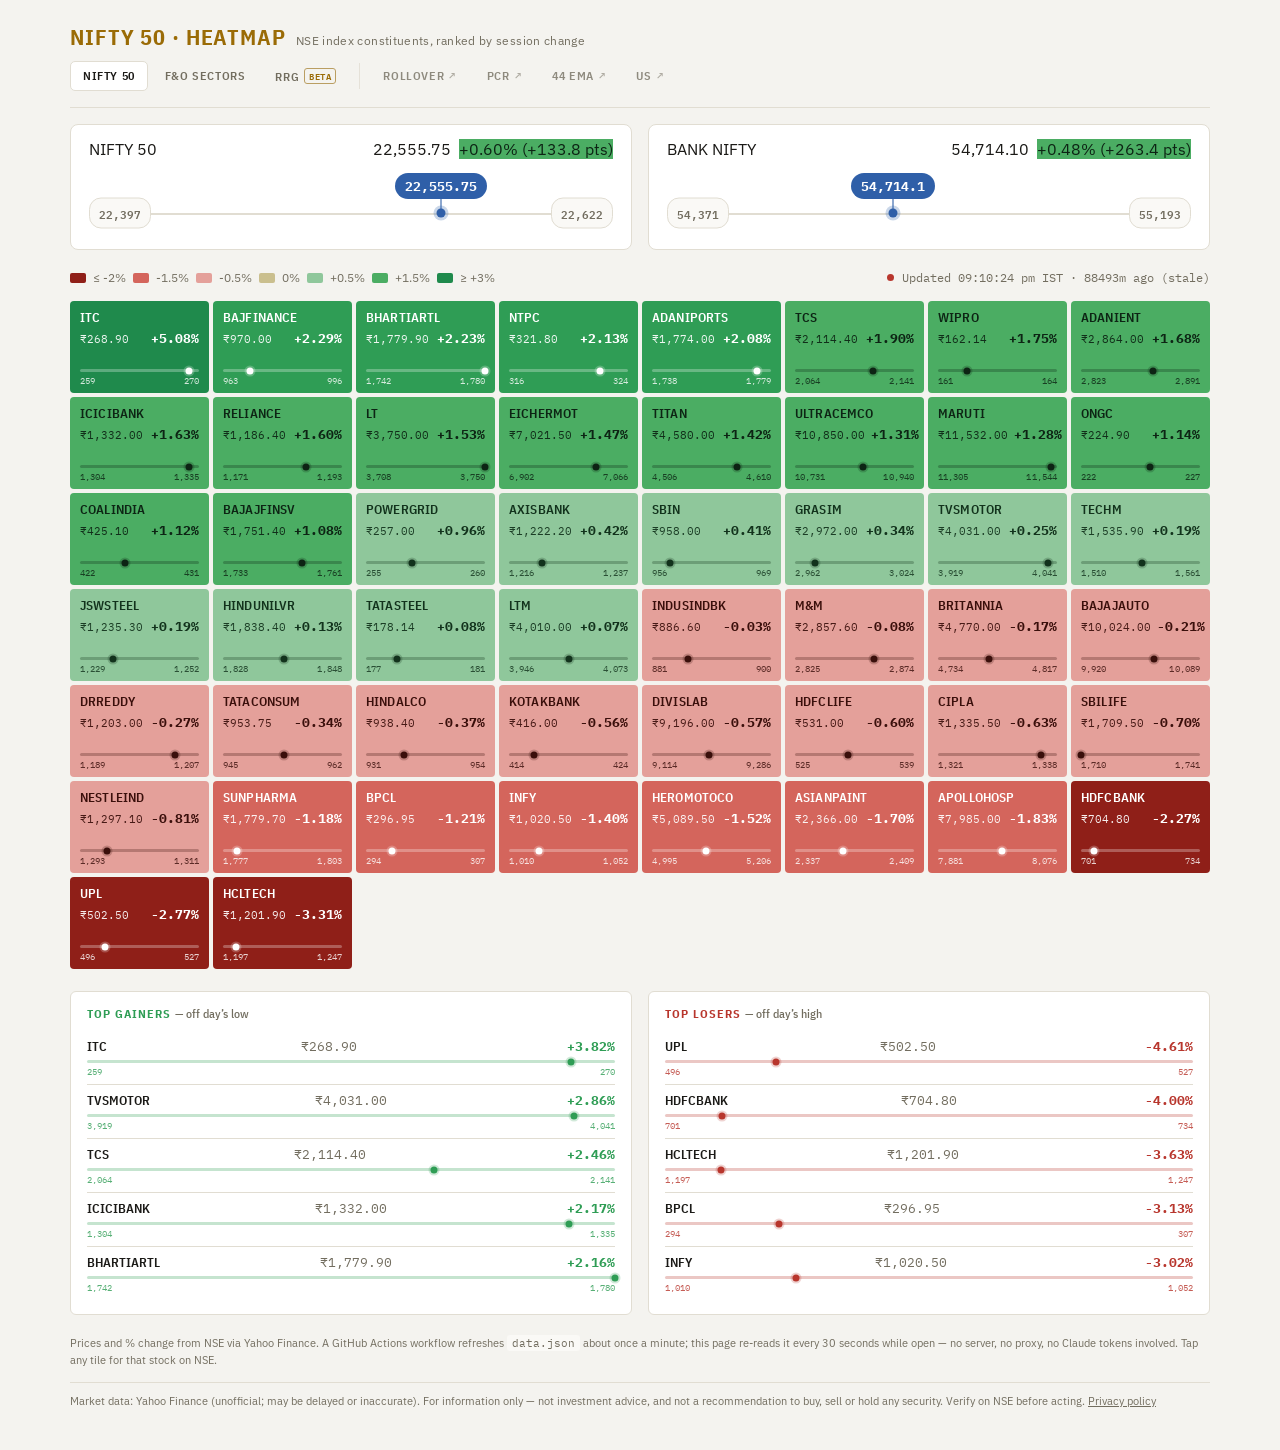
==== commit 6ce13bcb: "Link the US boards from the nav; privacy policy now covers them The Sector Chakra app now includes t" ====
--- a/index.html
+++ b/index.html
@@ -23,6 +23,7 @@
       <a href="../fno-rollover/" class="away">Rollover</a>
       <a href="../nifty-pcr-tracker/" class="away">PCR</a>
       <a href="../nifty-ema-board/" class="away">44 EMA</a>
+      <a href="../us-market-boards/" class="away">US</a>
     </nav>
   </div>
 
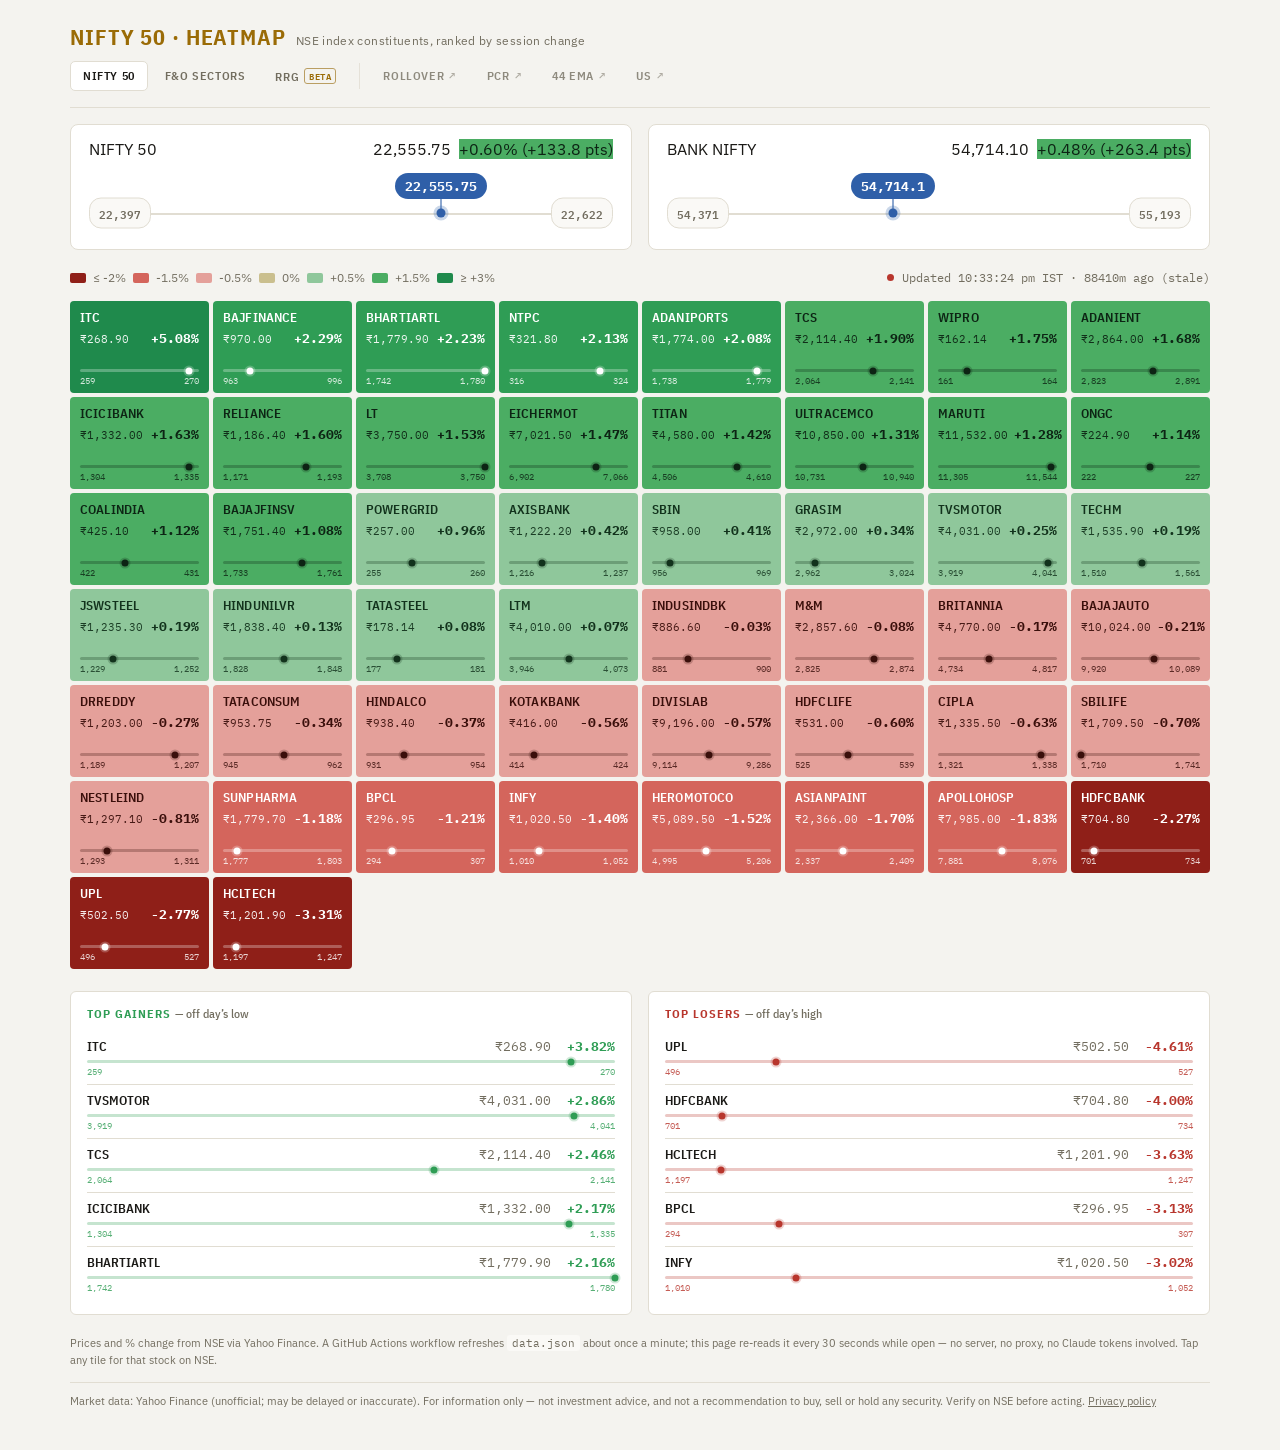
==== commit 4e7ba397: "Show company names on India tiles and mover rows Bumps nifty-heatmap-core to e0b542a, which adds a '" ====
--- a/index.html
+++ b/index.html
@@ -6,7 +6,7 @@
 <title>Nifty 50 Heatmap</title>
 <link rel="preconnect" href="https://fonts.gstatic.com" crossorigin>
 <link rel="stylesheet" href="https://fonts.googleapis.com/css2?family=IBM+Plex+Sans+Condensed:wght@500;600;700&family=IBM+Plex+Sans:wght@400;500;600&family=IBM+Plex+Mono:wght@400;500;600;700&display=swap">
-<link rel="stylesheet" href="assets/app.css?v=20261003c">
+<link rel="stylesheet" href="assets/app.css?v=20261005d">
 </head>
 <body>
 <div class="wrap">
@@ -56,7 +56,7 @@
   <div class="disclaimer">Market data: Yahoo Finance (unofficial; may be delayed or inaccurate). For information only &mdash; not investment advice, and not a recommendation to buy, sell or hold any security. Verify on NSE before acting. <a href="privacy.html" style="color:inherit">Privacy policy</a></div>
 </div>
 
-<script src="assets/app.js?v=20261003c"></script>
+<script src="assets/app.js?v=20261005d"></script>
 <script>
 renderLegend('legend');
 initBackToTop();
--- a/assets/app.css
+++ b/assets/app.css
@@ -187,6 +187,10 @@
   .tile:hover{ transform:translateY(-2px); box-shadow:0 4px 14px color-mix(in srgb, currentColor 22%, transparent); }
   .tile:focus-visible{ outline:2px solid var(--info); outline-offset:2px; }
   .tile .name{ font-family:"IBM Plex Sans Condensed",sans-serif; font-weight:600; font-size:12.5px; letter-spacing:0.01em; }
+  /* Company name under the ticker (from nifty-heatmap-core COMPANY_NAMES).
+     One line, ellipsized, so long names cannot change the tile height. */
+  .tile .full{ font-size:10.5px; line-height:1.2; margin-top:-4px; opacity:0.78;
+               white-space:nowrap; overflow:hidden; text-overflow:ellipsis; }
   .tile .figures{ display:flex; align-items:baseline; justify-content:space-between; gap:6px; }
   .tile .price{ font-family:"IBM Plex Mono",monospace; font-size:11px; font-variant-numeric:tabular-nums; opacity:0.92; }
   .tile .pct{ font-family:"IBM Plex Mono",monospace; font-weight:700; font-size:12.5px; font-variant-numeric:tabular-nums; }
@@ -233,7 +237,9 @@
   }
   .mover-row:last-child{ border-bottom:none; }
   .mover-top{ display:flex; justify-content:space-between; align-items:baseline; margin-bottom:5px; }
-  .mover-row .m-name{ font-family:"IBM Plex Sans Condensed",sans-serif; font-weight:600; font-size:13px; color:var(--text); }
+  .mover-row .m-name{ font-family:"IBM Plex Sans Condensed",sans-serif; font-weight:600; font-size:13px; color:var(--text);
+                      flex:1; min-width:0; white-space:nowrap; overflow:hidden; text-overflow:ellipsis; }
+  .mover-row .m-full{ margin-left:6px; font-weight:400; font-size:11.5px; color:var(--text-dim); }
   .mover-row .m-price{ color:var(--text-dim); }
   .mover-row .m-pct{ font-weight:700; min-width:64px; text-align:right; }
   .gainers .m-pct{ color:var(--b-gain-3); }
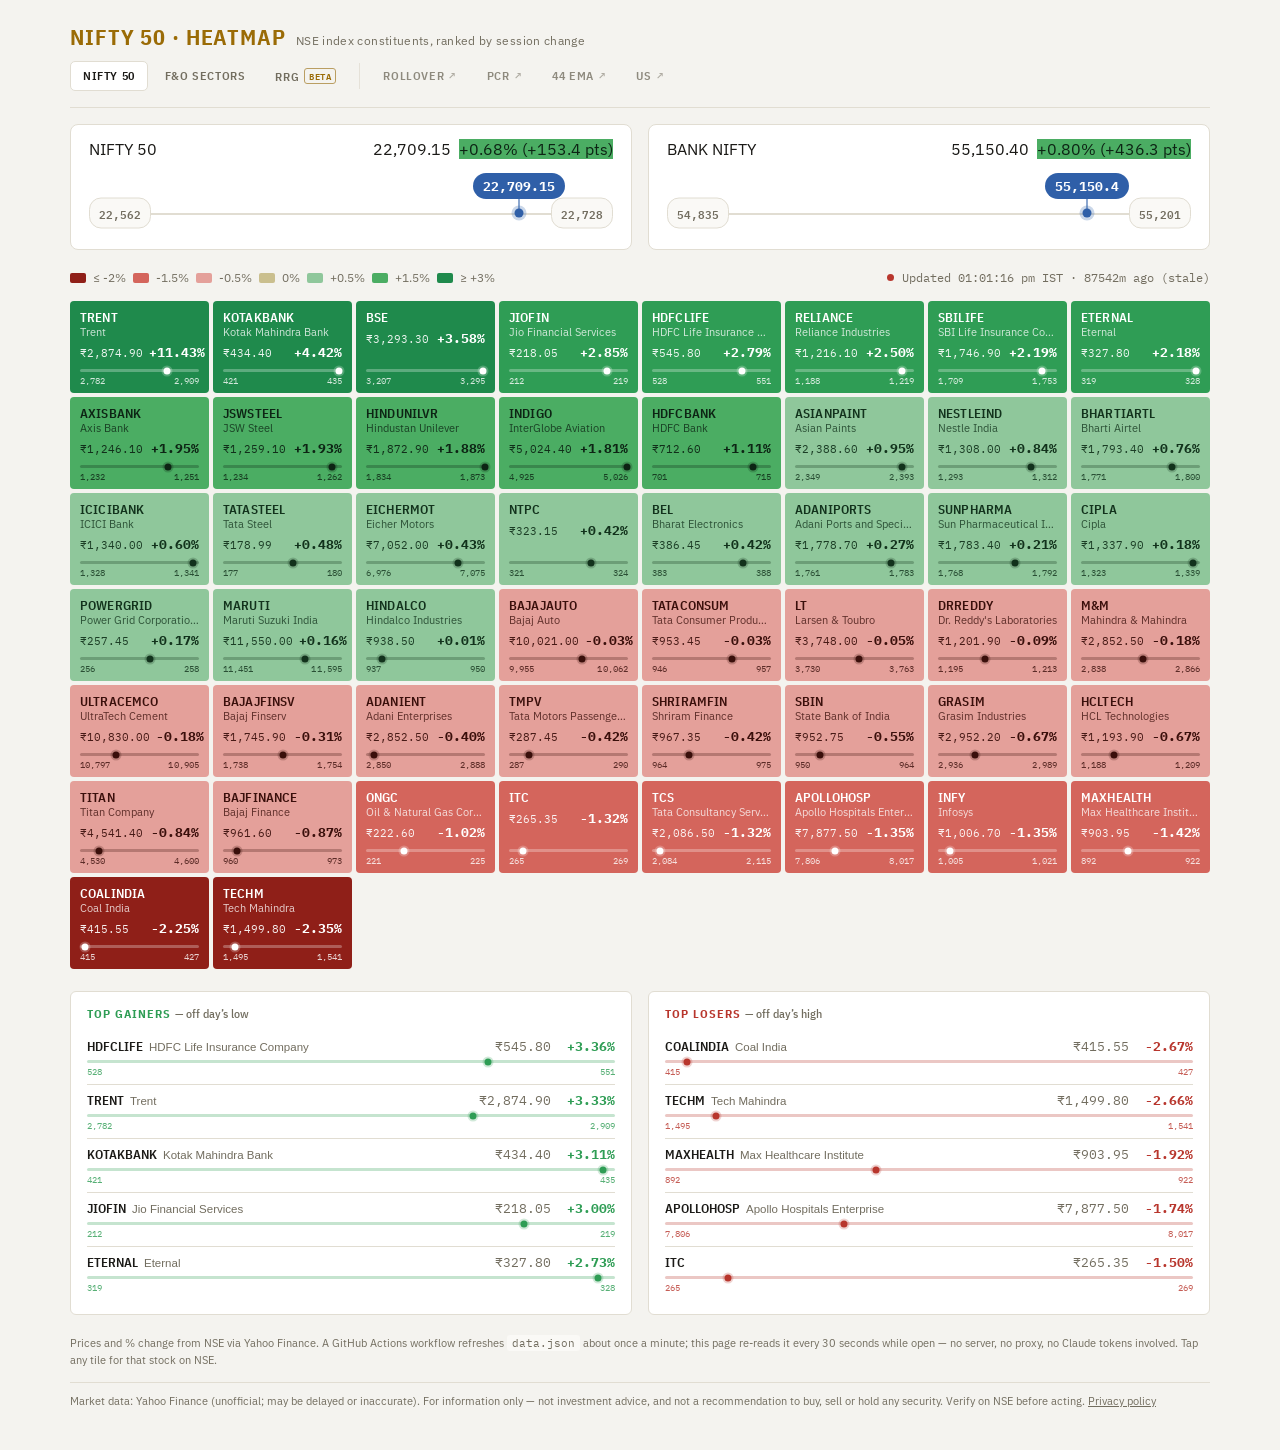
==== commit 361f1ed5: "RRG: a shortlist panel, absolute return, and weekly by default for stocks The chart answers "how is " ====
--- a/index.html
+++ b/index.html
@@ -6,7 +6,7 @@
 <title>Nifty 50 Heatmap</title>
 <link rel="preconnect" href="https://fonts.gstatic.com" crossorigin>
 <link rel="stylesheet" href="https://fonts.googleapis.com/css2?family=IBM+Plex+Sans+Condensed:wght@500;600;700&family=IBM+Plex+Sans:wght@400;500;600&family=IBM+Plex+Mono:wght@400;500;600;700&display=swap">
-<link rel="stylesheet" href="assets/app.css?v=20261005d">
+<link rel="stylesheet" href="assets/app.css?v=20261006a">
 </head>
 <body>
 <div class="wrap">
--- a/assets/app.css
+++ b/assets/app.css
@@ -643,3 +643,41 @@
    firmly as the two quadrant dividers, because it is the boundary of the
    whole figure. */
 #chart .globe.rim{ opacity:0.7; stroke:var(--text-dim); stroke-width:1.3; }
+
+
+/* ── Shortlist ─────────────────────────────────────────────────────────
+   The chart answers "how is this rotating". With 232 dots it cannot answer
+   "which ones", and that is the question someone acts on.
+   Every colour here is a token: this sheet has a light theme as well as a
+   dark one, and a literal rgba(255,255,255,.06) hairline vanishes on paper. */
+.shortlist{ margin:18px 0 6px; border:1px solid var(--border); border-radius:10px; overflow:hidden; }
+.sl-head{ display:flex; align-items:baseline; gap:10px; padding:9px 13px;
+          background:var(--panel-2); border-bottom:1px solid var(--border); }
+.sl-head strong{ font-size:13px; letter-spacing:.2px; }
+.sl-count{ font-size:12px; color:var(--text-dim); }
+.sl-ctl{ padding:9px 13px 3px; }
+.sl-body{ overflow-x:auto; }
+table.sl{ border-collapse:collapse; width:100%; min-width:520px; font-variant-numeric:tabular-nums; }
+table.sl th, table.sl td{ padding:5px 13px; text-align:right; white-space:nowrap;
+                          border-bottom:1px solid var(--border); font-size:12.5px; }
+table.sl th{ font-size:10.5px; text-transform:uppercase; letter-spacing:.4px;
+             color:var(--text-dim); font-weight:600; }
+table.sl td.n, table.sl th.n{ text-align:left; }
+table.sl tr:last-child td{ border-bottom:0; }
+table.sl tbody tr:hover{ background:var(--panel-2); }
+/* Persistence bar. currentColor so one rule tints the bar and the number. */
+.sl-bar{ display:inline-block; width:56px; height:7px; border-radius:2px;
+         background:var(--border); vertical-align:middle; }
+.sl-bar i{ display:block; height:7px; border-radius:2px; background:currentColor; }
+.sl-up{ color:var(--b-strong-gain); }
+.sl-dn{ color:var(--b-strong-loss); }
+.sl-empty{ padding:14px 13px; font-size:12.5px; color:var(--text-dim); }
+.sl-note{ margin:2px 13px 11px; }
+/* On a phone the table scrolled and RETURN fell off the right edge — the one
+   column the panel exists for. RS and MOM are the least actionable of the six
+   and the chart already shows both as position, so they are what gets dropped. */
+@media (max-width:560px){
+  table.sl{ min-width:0; }
+  table.sl th:nth-child(n+5), table.sl td:nth-child(n+5){ display:none; }
+  table.sl th, table.sl td{ padding:5px 9px; }
+}
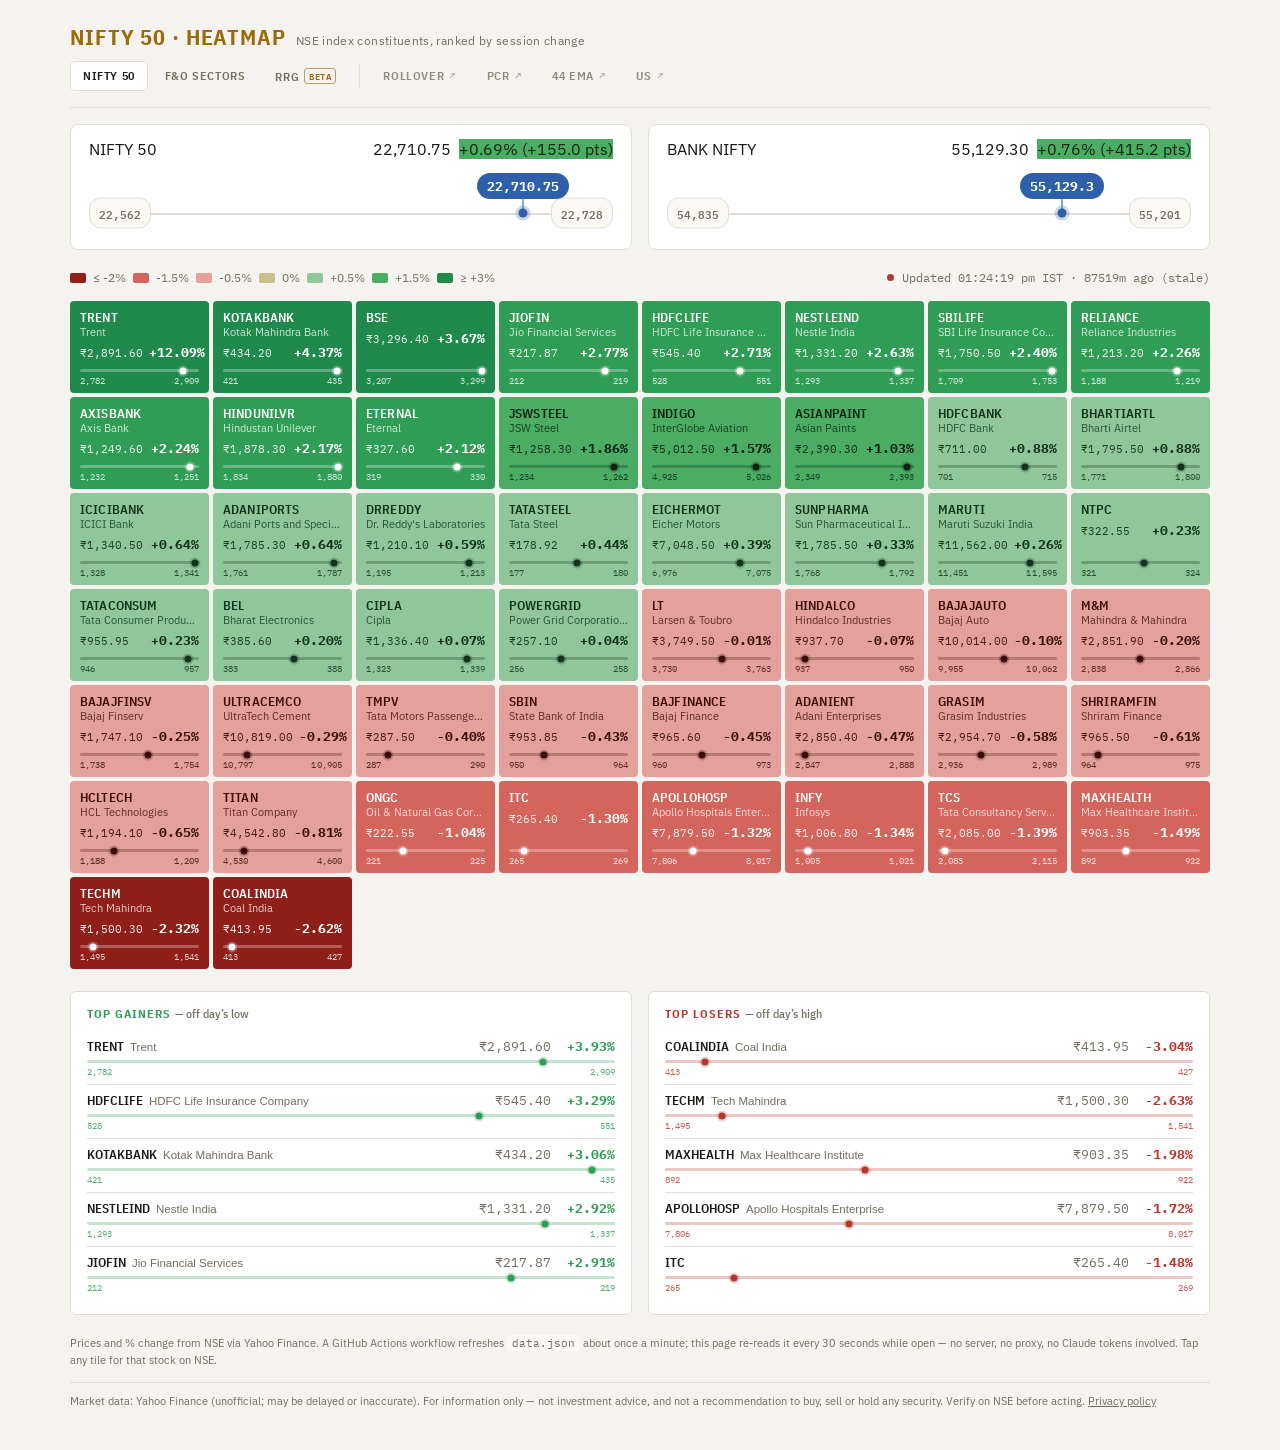
==== commit 37c632a2: "RRG: an Immersive mode you can fly into and click inside A third Plot mode beside 2D and 3D. The cam" ====
--- a/index.html
+++ b/index.html
@@ -6,7 +6,7 @@
 <title>Nifty 50 Heatmap</title>
 <link rel="preconnect" href="https://fonts.gstatic.com" crossorigin>
 <link rel="stylesheet" href="https://fonts.googleapis.com/css2?family=IBM+Plex+Sans+Condensed:wght@500;600;700&family=IBM+Plex+Sans:wght@400;500;600&family=IBM+Plex+Mono:wght@400;500;600;700&display=swap">
-<link rel="stylesheet" href="assets/app.css?v=20261006a">
+<link rel="stylesheet" href="assets/app.css?v=20261006b">
 </head>
 <body>
 <div class="wrap">
--- a/assets/app.css
+++ b/assets/app.css
@@ -681,3 +681,24 @@
   table.sl th:nth-child(n+5), table.sl td:nth-child(n+5){ display:none; }
   table.sl th, table.sl td{ padding:5px 9px; }
 }
+
+
+/* ── Immersive view ────────────────────────────────────────────────────
+   Quadrant HUES are kept rather than swapped for the reference's cyan and
+   amber: the colour is the only thing still telling you which quadrant a
+   point is in once you are inside the cloud and the axes are behind you.
+   The hologram look comes from bloom and depth, not from recolouring away
+   the meaning. */
+#chart.dim-im{ background:#06070a; border-radius:10px; }
+.im-grid{ fill:none; stroke:var(--text-dim); stroke-width:1; opacity:.22; }
+.im-grid.eq{ opacity:.34; }
+.im-dot{ stroke:none; }
+.im-dot.q-lead{ fill:var(--q-lead); }
+.im-dot.q-weak{ fill:var(--q-weak); }
+.im-dot.q-lag { fill:var(--q-lag);  }
+.im-dot.q-imp { fill:var(--q-imp);  }
+.im-dot.pick { fill:#fff; }
+/* The hit target carries no paint at all. It must still receive events, so
+   fill:none is wrong here — that makes an SVG shape transparent to hits. */
+.im-hit{ fill:transparent; stroke:none; cursor:pointer; }
+.im-hit:focus{ outline:none; stroke:var(--accent); stroke-width:1.5; }
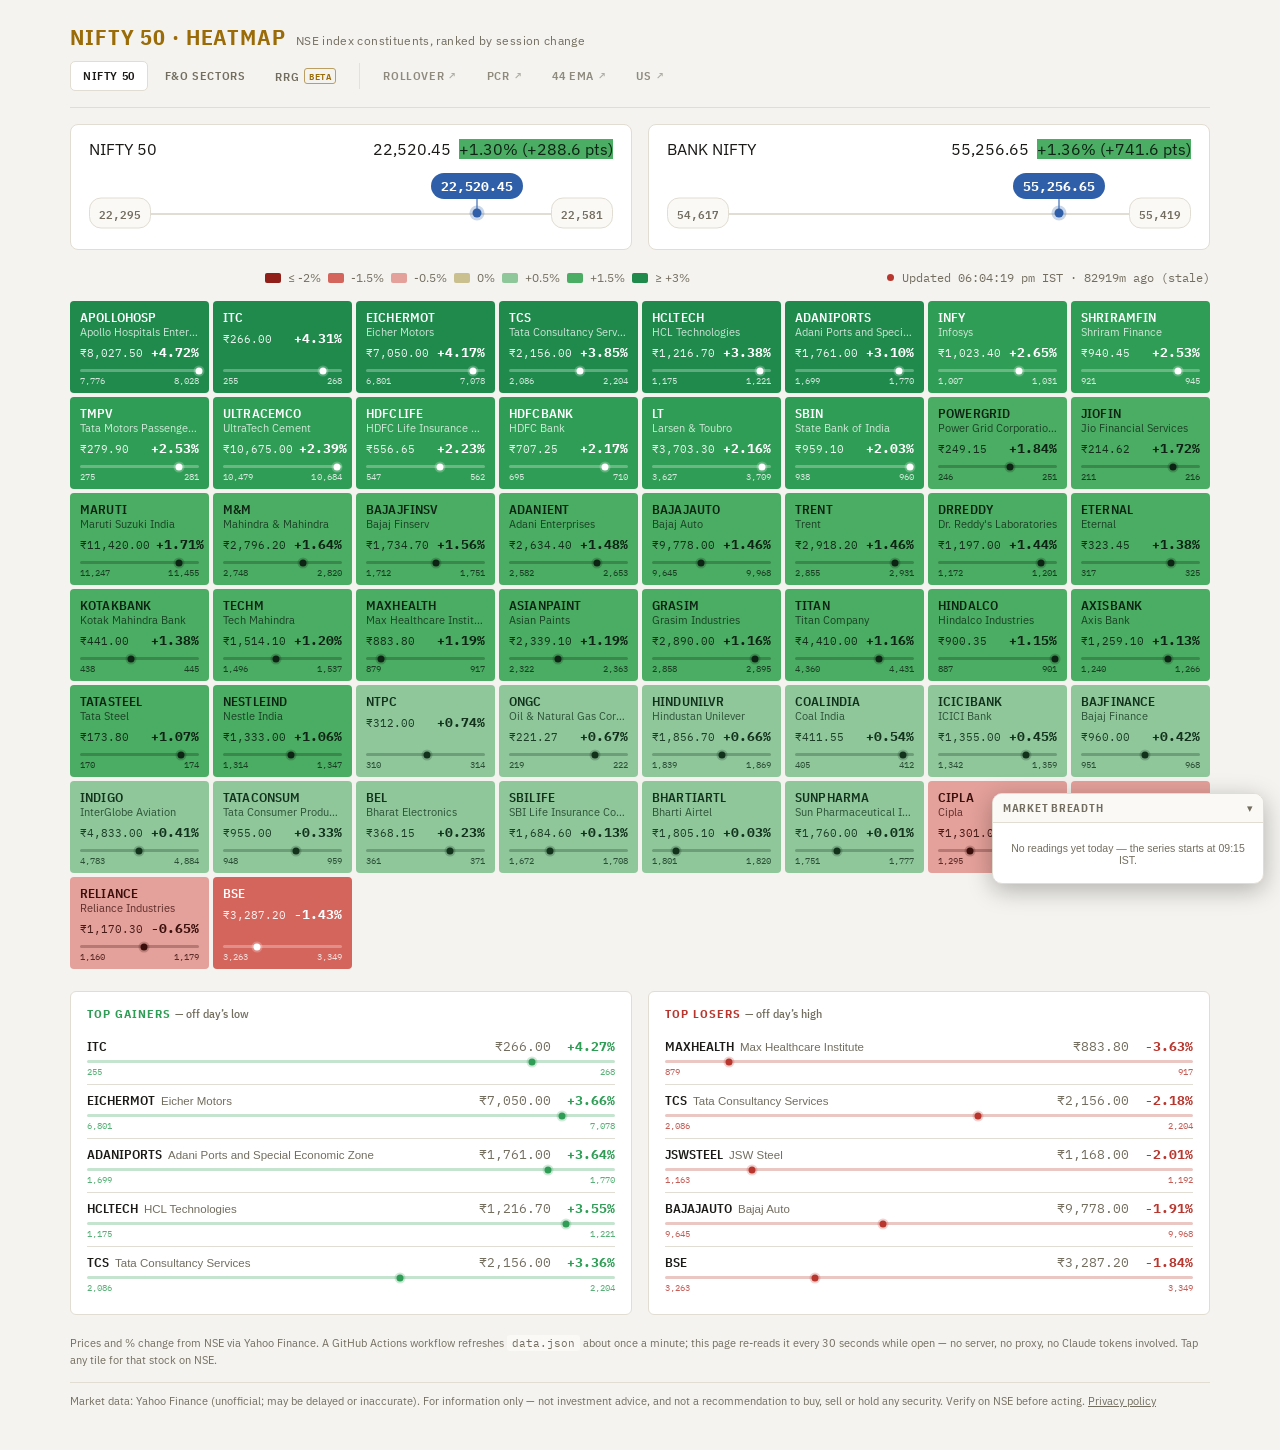
==== commit 5358164c: "Week and month ranges on the Nifty 50 tiles, and one breadth count for both boards THREE THINGS, all" ====
--- a/index.html
+++ b/index.html
@@ -30,6 +30,7 @@
   <div class="indices-row" id="indicesRow"></div>
 
   <div class="meta-row">
+    <div class="status" id="breadthTag" style="font-family:'IBM Plex Mono',monospace;"></div>
     <div class="legend" id="legend"></div>
     <div class="status" id="statusTag"><span class="live-dot"></span><span id="statusText">Loading…</span></div>
   </div>
@@ -60,8 +61,10 @@
 <script>
 renderLegend('legend');
 initBackToTop();
+initBreadthFloat();
 
 function render(data){
+  setTenure(data.tenure);
   const indices = data.indices || {};
   document.getElementById('indicesRow').innerHTML =
     indexCardHtml('NIFTY 50', indices.nifty) + indexCardHtml('BANK NIFTY', indices.banknifty);
--- a/assets/app.css
+++ b/assets/app.css
@@ -210,6 +210,28 @@
     font-family:"IBM Plex Mono",monospace; font-size:8.5px;
     font-variant-numeric:tabular-nums; opacity:0.8; letter-spacing:0.01em;
   }
+
+  /* Week/month nested bar. Shares the tile's currentColor so it themes with
+     the tile's own bucket instead of needing a colour per bucket. */
+  .per-range{ margin-top:5px; }
+  .per-track{ position:relative; height:7px; }
+  .per-track > div{ position:absolute; top:50%; transform:translateY(-50%); }
+  .per-m{ left:0; right:0; height:3px; border-radius:2px;
+          background:color-mix(in srgb, currentColor 16%, transparent); }
+  .per-w{ height:3px; border-radius:2px;
+          background:color-mix(in srgb, currentColor 58%, transparent); }
+  .per-dot{ width:6px; height:6px; border-radius:50%; background:currentColor;
+            transform:translate(-50%,-50%); }
+  /* One line, never two: the three parts wrapped at narrow tile widths and the
+     month high ended up under the low. nowrap plus a shrinkable middle keeps
+     the two prices pinned to the ends, which is what makes it read as a range. */
+  .per-cap{
+    display:flex; justify-content:space-between; align-items:baseline; gap:5px;
+    margin-top:3px; white-space:nowrap;
+    font-family:"IBM Plex Mono",monospace; font-size:8px;
+    font-variant-numeric:tabular-nums; opacity:0.72; letter-spacing:0.01em;
+  }
+  .per-cap .ten{ font-size:7.5px; opacity:0.92; overflow:hidden; text-overflow:ellipsis; }
 
   .b-strong-gain{ background:var(--b-strong-gain); color:var(--b-strong-gain-tx); }
   .b-gain-3{ background:var(--b-gain-3); color:var(--b-gain-3-tx); }
@@ -698,7 +720,71 @@
 .im-dot.q-lag { fill:var(--q-lag);  }
 .im-dot.q-imp { fill:var(--q-imp);  }
 .im-dot.pick { fill:#fff; }
+/* Threads carry the quadrant colour of the name they start from, so the web
+   still reads as sector structure rather than as decoration. */
+.im-link{ fill:none; }
+.im-link.q-lead{ stroke:var(--q-lead); }
+.im-link.q-weak{ stroke:var(--q-weak); }
+.im-link.q-lag { stroke:var(--q-lag);  }
+.im-link.q-imp { stroke:var(--q-imp);  }
+/* The core is what makes a point read as a light source instead of a dot. */
+.im-core{ fill:#eaf6ff; stroke:none; }
 /* The hit target carries no paint at all. It must still receive events, so
    fill:none is wrong here — that makes an SVG shape transparent to hits. */
 .im-hit{ fill:transparent; stroke:none; cursor:pointer; }
 .im-hit:focus{ outline:none; stroke:var(--accent); stroke-width:1.5; }
+
+/* ── Floating market-breadth tracker (F&O sector board) ──────────────────
+   Bottom-right, clear of the back-to-top button at top-right. Opaque,
+   because it floats over saturated tiles. Collapsible: on a phone it would
+   otherwise cover a third of the table, and the counters alone are the part
+   worth keeping visible. */
+.breadth-float{
+  position:fixed; right:16px; bottom:16px; z-index:60;
+  width:272px; max-width:calc(100vw - 32px);
+  background:var(--panel); border:1px solid var(--border); border-radius:10px;
+  box-shadow:0 6px 24px rgba(0,0,0,0.28);
+  font-family:"IBM Plex Sans Condensed",sans-serif;
+  overflow:hidden;
+}
+.breadth-float .bf-head{
+  display:flex; align-items:center; justify-content:space-between; gap:8px;
+  padding:7px 10px; cursor:pointer; user-select:none;
+  background:var(--panel-2); border-bottom:1px solid var(--border);
+}
+.breadth-float .bf-title{
+  font-size:10.5px; font-weight:700; letter-spacing:0.07em; text-transform:uppercase;
+  color:var(--text-dim);
+}
+.breadth-float .bf-caret{ color:var(--text-dim); font-size:11px; }
+.breadth-float .bf-body{ padding:9px 10px 7px; }
+.breadth-float.collapsed .bf-body{ display:none; }
+
+.breadth-float .bf-counts{ display:grid; grid-template-columns:1fr 1fr; gap:7px; }
+.breadth-float .bf-cell{ border-radius:7px; padding:5px 8px 6px; text-align:center; }
+.breadth-float .bf-cell.up{ background:var(--b-strong-gain); color:var(--b-strong-gain-tx); }
+.breadth-float .bf-cell.dn{ background:var(--b-strong-loss); color:var(--b-strong-loss-tx); }
+.breadth-float .bf-lbl{
+  font-size:9.5px; font-weight:700; letter-spacing:0.08em; text-transform:uppercase;
+  opacity:0.9;
+}
+.breadth-float .bf-num{
+  font-family:"IBM Plex Mono",monospace; font-size:25px; font-weight:600; line-height:1.1;
+}
+.breadth-float .bf-chart{ margin-top:8px; }
+.breadth-float .bf-chart svg{ display:block; width:100%; height:86px; }
+.breadth-float .bf-axis{
+  display:flex; justify-content:space-between;
+  font-family:"IBM Plex Mono",monospace; font-size:9.5px; color:var(--text-dim);
+  margin-top:2px;
+}
+.breadth-float .bf-note{
+  margin-top:5px; font-size:9.5px; line-height:1.35; color:var(--text-dim);
+}
+.breadth-float .bf-empty{
+  font-size:10.5px; color:var(--text-dim); padding:10px 2px; text-align:center;
+}
+@media (max-width:560px){
+  .breadth-float{ width:calc(100vw - 32px); }
+  .breadth-float .bf-num{ font-size:22px; }
+}
